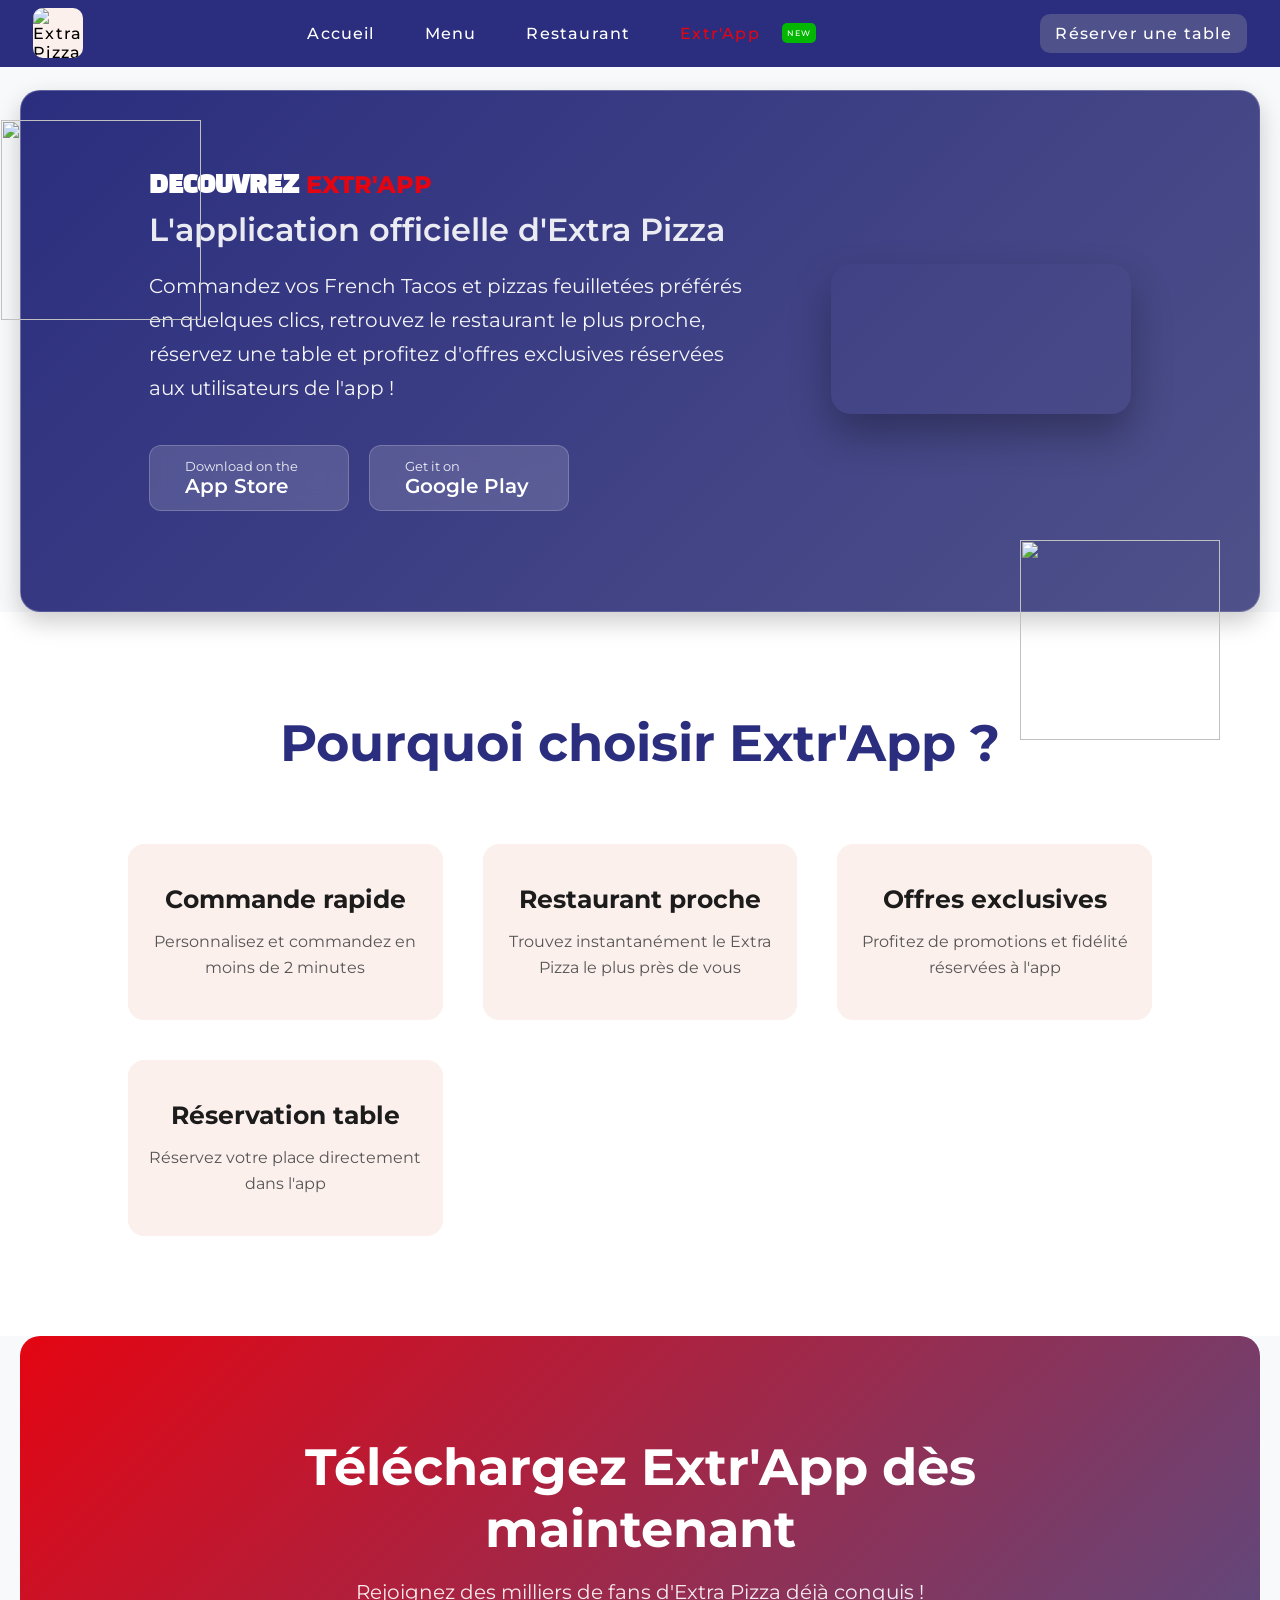
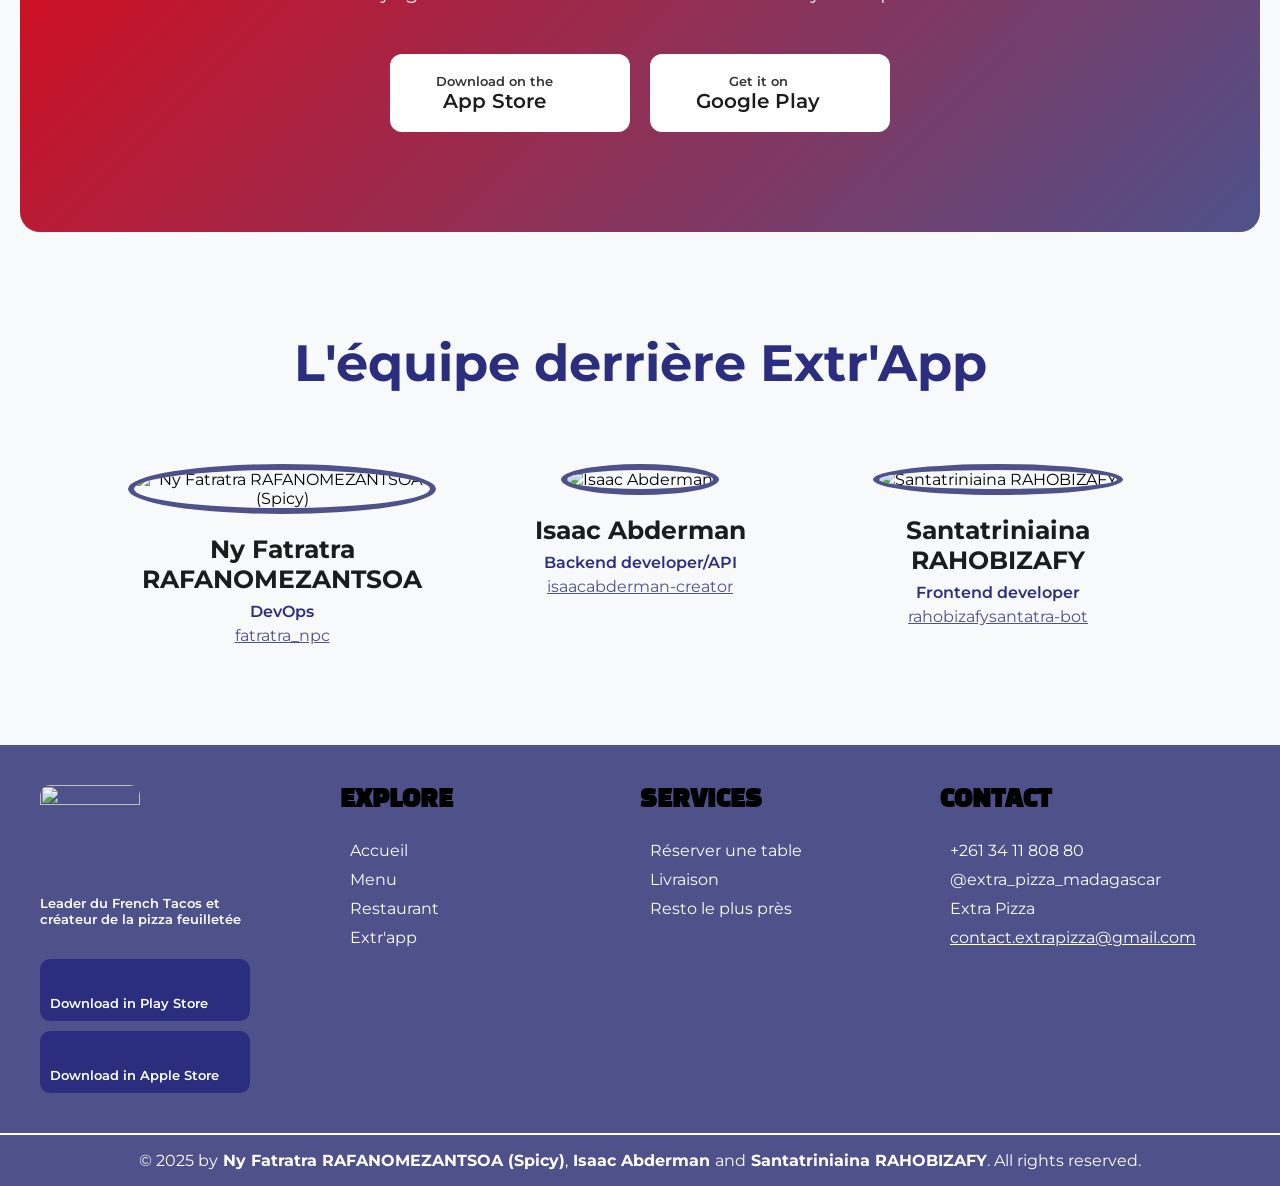
==== extrapp.html @ 0b1b2f3f "refresh github link" ====
<!DOCTYPE html>
<html lang="en">

<head>
    <meta charset="UTF-8" />
    <meta name="viewport" content="width=device-width, initial-scale=1.0" />
    <link rel="preconnect" href="https://fonts.googleapis.com" />
    <link rel="preconnect" href="https://fonts.gstatic.com" crossorigin />
    <link
        href="https://fonts.googleapis.com/css2?family=Barlow+Condensed:ital,wght@0,100;0,200;0,300;0,400;0,500;0,600;0,700;0,800;0,900;1,100;1,200;1,300;1,400;1,500;1,600;1,700;1,800;1,900&family=Black+Han+Sans&family=Courgette&family=Kaushan+Script&family=Montserrat:ital,wght@0,100..900;1,100..900&family=Pacifico&family=Poppins:ital,wght@0,100;0,200;0,300;0,400;0,500;0,600;0,700;0,800;0,900;1,100;1,200;1,300;1,400;1,500;1,600;1,700;1,800;1,900&family=Roboto:ital,wght@0,100..900;1,100..900&family=Yellowtail&display=swap"
        rel="stylesheet" />
    <link rel="stylesheet" href="https://cdnjs.cloudflare.com/ajax/libs/font-awesome/7.0.1/css/all.min.css"
        integrity="sha512-2SwdPD6INVrV/lHTZbO2nodKhrnDdJK9/kg2XD1r9uGqPo1cUbujc+IYdlYdEErWNu69gVcYgdxlmVmzTWnetw=="
        crossorigin="anonymous" referrerpolicy="no-referrer" />
    <title>Extr'App-L'Application officielle de EXTRA PIZZA</title>
    <link rel="shortcut icon" href="images/extrapp_logo.png" type="image/x-icon" />
    <link rel="stylesheet" href="extrapp.css" />
    <link rel="stylesheet" href="https://cdnjs.cloudflare.com/ajax/libs/font-awesome/7.0.1/css/all.min.css"
        integrity="sha512-2SwdPD6INVrV/lHTZbO2nodKhrnDdJK9/kg2XD1r9uGqPo1cUbujc+IYdlYdEErWNu69gVcYgdxlmVmzTWnetw=="
        crossorigin="anonymous" referrerpolicy="no-referrer" />
</head>

<body>
    <header>
        <img src="images/extrapizza_icon.webp" alt="Extra Pizza" width="50" height="50" />
        <ul>
            <li>
                <a href="index.html"> Accueil </a>
            </li>
            <li>
                <a href="menu.html">Menu</a>
            </li>
            <li>
                <a href="restaurant.html"> Restaurant </a>
            </li>
            <li class="new_feat">
                <a href="extrapp.html" class="active"> Extr'App </a><span class="new">NEW</span>
            </li>
        </ul>
        <section class="cta_reservation_section">
            <i class="fa-solid fa-utensils"></i><a href="reservation.html" class="cta_reservation"> Réserver une table
            </a>
        </section>
    </header>


    <main class="extrapp-main">
        <!-- Section Introduction -->
        <section class="intro-section">
            <div class="intro-content">
                <h1>DECOUVREZ <span>EXTR'APP</span></h1>
                <p class="subtitle">L'application officielle d'Extra Pizza</p>
                <p class="description">
                    Commandez vos French Tacos et pizzas feuilletées préférés en quelques clics,
                    retrouvez le restaurant le plus proche, réservez une table et profitez d'offres exclusives réservées
                    aux utilisateurs de l'app !
                </p>
                <div class="download-buttons intro-buttons">
                    <a href="#" class="download-btn apple">
                        <i class="fa-brands fa-apple"></i>
                        <div>
                            <span>Download on the</span>
                            <strong>App Store</strong>
                        </div>
                    </a>
                    <a href="#" class="download-btn google">
                        <i class="fa-brands fa-google-play"></i>
                        <div>
                            <span>Get it on</span>
                            <strong>Google Play</strong>
                        </div>
                    </a>
                </div>
            </div>
            <div class="intro-image">
                <video src="images/extrapp_video.mp4" autoplay muted loop></video>
                <!-- Tu peux remplacer par un vrai mockup d'app -->
            </div>
        </section>

        <!-- Section Fonctionnalités -->
        <section class="features-section">
            <h2>Pourquoi choisir Extr'App ?</h2>
            <div class="features-grid">
                <div class="feature-card">
                    <i class="fa-solid fa-bolt"></i>
                    <h3>Commande rapide</h3>
                    <p>Personnalisez et commandez en moins de 2 minutes</p>
                </div>
                <div class="feature-card">
                    <i class="fa-solid fa-map-location-dot"></i>
                    <h3>Restaurant proche</h3>
                    <p>Trouvez instantanément le Extra Pizza le plus près de vous</p>
                </div>
                <div class="feature-card">
                    <i class="fa-solid fa-percent"></i>
                    <h3>Offres exclusives</h3>
                    <p>Profitez de promotions et fidélité réservées à l'app</p>
                </div>
                <div class="feature-card">
                    <i class="fa-solid fa-calendar-check"></i>
                    <h3>Réservation table</h3>
                    <p>Réservez votre place directement dans l'app</p>
                </div>
            </div>
        </section>

        <!-- Section CTA Téléchargement -->
        <section class="download-cta-section">
            <h2>Téléchargez Extr'App dès maintenant</h2>
            <p>Rejoignez des milliers de fans d'Extra Pizza déjà conquis !</p>
            <div class="download-buttons large">
                <a href="#" class="download-btn apple large">
                    <i class="fa-brands fa-apple"></i>
                    <div>
                        <span>Download on the</span>
                        <strong>App Store</strong>
                    </div>
                </a>
                <a href="#" class="download-btn google large">
                    <i class="fa-brands fa-google-play"></i>
                    <div>
                        <span>Get it on</span>
                        <strong>Google Play</strong>
                    </div>
                </a>
            </div>
        </section>

        <!-- Section Équipe de développement -->
        <section class="team-section">
            <h2>L'équipe derrière Extr'App</h2>
            <div class="team-grid">
                <div class="team-member">
                    <div class="floating_heart_div">
                        <img src="images/red_heart.png" class="floating_heart heart1">
                        <img src="images/blue_heart.png" class="floating_heart heart2">
                    </div>
                    <img src="images/fatratra.png" alt="Ny Fatratra RAFANOMEZANTSOA (Spicy)" />
                    <h3>Ny Fatratra RAFANOMEZANTSOA</h3>
                    <p class="role">DevOps</p>
                    <p class="github_link"><i class="fa-brands fa-github"></i><a href="https://github.com/fatratra-png">
                            fatratra_npc</a></p>

                </div>
                <div class="team-member">
                    <img src="images/isaac.png" alt="Isaac Abderman" />
                    <h3>Isaac Abderman</h3>

                    <p class="role">Backend developer/API</p>
                    <p class="github_link"><i class="fa-brands fa-github"></i><a
                            href="https://github.com/isaacabderman-creator"> isaacabderman-creator</a></p>

                    </p>
                </div>
                <div class="team-member">
                    <img src="images/santatra.png" alt="Santatriniaina RAHOBIZAFY" />
                    <h3>Santatriniaina RAHOBIZAFY</h3>

                    <p class="role">Frontend developer</p>
                    <p class="github_link"><i class="fa-brands fa-github"></i><a
                            href="https://github.com/rahobizafysantatra-bot"> rahobizafysantatra-bot</a></p>

                    </p>

                </div>
            </div>
        </section>
    </main>


    <footer>
        <div>
            <img src="images/extrapizza_icon.webp" alt="">
            <p>Leader du French Tacos et <br>
                créateur de la pizza feuilletée</p>
            <div class="download_cta">
                <a href="" class="side"><i class="fa-brands fa-google-play"></i>
                    <p>Download in Play Store</p>
                </a>
                <a href="" class="side"><i class="fa-brands fa-apple"></i>
                    <p>Download in Apple Store</p>
                </a>
            </div>
        </div>
        <div class="column">
            <h2>
                EXPLORE
            </h2>
            <ul>
                <li><a href="index.html">Accueil</a></li>
                <li><a href="menu.html">Menu</a></li>
                <li><a href="restaurant.html">Restaurant</a></li>
                <li><a href="#">Extr'app</a></li>
            </ul>
        </div>
        <div class="column">
            <h2>
                SERVICES
            </h2>
            <ul>
                <li><a href="reservation.html">Réserver une table</a></li>
                <li><a href="menu.html">Livraison</a></li>
                <li><a href="restaurant.html">Resto le plus près</a></li>
            </ul>
        </div>
        <div class="column">
            <h2>
                CONTACT
            </h2>
            <ul>
                <li><i class="fa-solid fa-phone"></i> +261 34 11 808 80</li>
                <li><i class="fa-brands fa-instagram"></i> @extra_pizza_madagascar</li>
                <li><i class="fa-brands fa-facebook-f"></i> Extra Pizza</li>
                <li><i class="fa-solid fa-envelope"></i><a href="" class="mail"> contact.extrapizza@gmail.com</a></li>
            </ul>
        </div>
    </footer>
    <hr>
    <div class="copyright">
        &copy; 2025 by <span>Ny Fatratra RAFANOMEZANTSOA (Spicy) </span>, <span>Isaac Abderman </span> <span
            id="no">and</span> <span>
            Santatriniaina RAHOBIZAFY</span>. All rights reserved.
    </div>
---- extrapp.css ----
* {
  padding: 0;
  margin: 0;
  box-sizing: border-box;
  font-family: "Montserrat", sans-serif;
}
html {
  font-family: sans-serif;
}
html {
  scroll-behavior: smooth;
}
:root {
  /* --- MAIN COLORS --- */
  --dark-blue: #2b2e7e;
  --light-blue: #4f518a;
  --x-beige: #fcf0ec;
  --red: #e40512;
  --x-black: #1c1c1c;

  /* --- FONT SIZES --- */

  /* below the base */
  --font-size-2b: 0.625rem;
  --font-size-1b: 0.8125rem;

  /* the base */
  --font-size: 1rem;

  /* above the base */
  --font-size-1: 1.25rem;
  --font-size-2: 1.5625rem;
  --font-size-3: 2rem;
  --font-size-4: 2.5rem;
  --font-size-5: 3.1875rem;
  --font-size-6: 4rem;
  --font-size-7: 5rem;

  /* --- LINE HEIGHTS --- */

  /* below the base */
  --line-height-2b: 2;
  --line-height-1b: 1.5385;

  /* the base */
  --line-height: 1.5;

  /* above the base */
  --line-height-1: 1.4;
  --line-height-2: 1.28;
  --line-height-3: 1.25;
  --line-height-4: 1.2;
  --line-height-5: 1.1765;
  --line-height-6: 1.125;

  /* --- LETTER SPACING --- */

  /* below the base */
  --letter-space-2b: 0.074em;
  --letter-space-1b: 0.05em;

  /* the base */
  --letter-space: 0.035em;

  /* above the base */
  --letter-space-1: 0.022em;
  --letter-space-2: 0.0116em;
  --letter-space-3: 0.0025em;
  --letter-space-4: -0.004em;
  --letter-space-5: -0.0096em;
  --letter-space-6: -0.0137em;
}
header img {
  background-color: var(--x-beige);
  border-radius: 10px;
  margin-left: var(--font-size-2);
  aspect-ratio: 1/1;
}
header {
  display: flex;
  flex-direction: row;
  justify-content: space-between;
  align-items: center;
  background-color: var(--dark-blue);
  padding: 0.52rem;
  font-family: "Montserrat", sans-serif;
  font-size: var(--font-size);
  font-weight: 500;
  letter-spacing: var(--letter-space-2b);
  position: fixed;
  z-index: 1;
  width: 100vw;
}
header ul {
  display: flex;
  flex-direction: row;
  align-items: center;
  gap: 50px;
  height: 100%;
}
header ul li {
  list-style: none;
  height: 100%;
  text-align: center;
}
header a {
  color: #fff;
  text-decoration: none;
  height: 100%;
  transition: transform 0.15s ease;
}
header ul li a:hover {
  transform: scale(1.03) !important;
  font-weight: 700;
  color: #e40510b3;
}
.active {
  color: var(--red);
}
.cta_reservation_section {
  position: relative;
  background-color: var(--light-blue);
  color: #ffffff;
  padding: 10px 15px;
  border-radius: 10px;
  transition: all ease 0.2s;
  margin-right: var(--font-size-2);
}
.cta_reservation_section:hover {
  background-color: #5053ac;
}
.new_feat {
  display: flex;
  flex-direction: row;
  justify-content: center;
  align-items: center;
  gap: 2ch;
}
.new {
  background-color: rgb(2, 182, 2);
  color: #fff;
  padding: 5px;
  border-radius: 5px;
  font-size: 8px;
  cursor: pointer;
}

/* ---------CSS DU BODY----------- */

footer {
  width: 100%;
  height: auto;
  background-color: var(--light-blue);
  display: grid;
  grid-template-columns: 1fr 1fr 1fr 1fr;
  padding: 40px;
}
footer div img {
  width: 100px;
  aspect-ratio: 1/1;
  border-radius: 10px;
}
footer h2 {
  font-family: "Black Han Sans";
}
footer div p {
  margin-top: var(--font-size-2b);
  font-family: "Montserrat", sans-serif;
  font-size: var(--font-size-1b);
  font-weight: 600;
  color: white;
}
.download_cta {
  display: flex;
  flex-direction: column;
  gap: var(--font-size-2b);
  margin-top: var(--font-size-3);
}
.download_cta a {
  font-weight: bold;
  text-decoration: none;
  background-color: var(--dark-blue);
  padding: 10px;
  color: #fff;
  font-size: var(--font-size-1b);
  box-sizing: border-box;
  display: block;
  text-wrap: wrap;
  width: 70%;
  border-radius: 10px;
  font-family: "Montserrat", sans-serif;
}
.download_cta a i {
  margin-right: var(--font-size-2b);
}
.column {
  font-family: "Black Han Sans", sans-serif;
  font-size: var(--font-size);
}
.column ul {
  display: flex;
  flex-direction: column;
  gap: 0;
  padding-left: 10px;
  margin-top: var(--font-size);
}
.column ul li {
  list-style: none;
  font-family: "Montserrat", sans-serif;
  color: #fff;
  margin-top: var(--font-size-2b);
}
.column a {
  text-decoration: none;
  color: white;
}
hr {
  width: 50%;
  border: 1px solid #fff;
  margin-inline: auto;
}
.copyright {
  display: flex;
  justify-content: center;
  background-color: var(--light-blue);
  padding: 10px 30px;
  font-family: "Montserrat", sans-serif;
  font-size: var(--font-size);
  color: white;
  padding-block: 1rem;
}
.copyright span {
  font-weight: bold;
  margin-left: 5px;
}
.side {
  display: flex;
  flex-direction: row;
}
ul li .mail {
  text-decoration: underline;
}
.extrapp-main {
  padding-top: 90px; /* Pour compenser le header fixed */
  background-color: #f8f9fa;
  min-height: 100vh;
}

/* ---------------- Intro Section ---------------- */
.intro-section {
  display: flex;
  align-items: center;
  justify-content: space-between;
  padding: 80px 10% 100px;
  background: linear-gradient(
    135deg,
    var(--dark-blue) 0%,
    var(--light-blue) 100%
  );
  color: white;
  gap: 50px;
  margin-top: 0;
  z-index: 2;
  margin-inline: 20px;
  border-radius: 20px;
  backdrop-filter: blur(10px);
  border: 1px solid rgba(255, 255, 255, 0.2);
  box-shadow: 0 10px 25px rgba(0, 0, 0, 0.2);
}
.intro-content h1 {
  font-family: "Black Han Sans", sans-serif;
  font-weight: 800;
  line-height: var(--line-height-6);
  margin-bottom: 10px;
  z-index: 4;
}

.intro-content h1 span {
  color: var(--red);
}

.subtitle {
  font-size: var(--font-size-3);
  font-weight: 600;
  margin-bottom: 20px;
  opacity: 0.9;
}

.description {
  font-size: var(--font-size-1);
  line-height: 1.7;
  max-width: 600px;
  margin-bottom: 40px;
  opacity: 0.95;
}

.intro-image video {
  max-width: 700px;

  border-radius: 20px;
  box-shadow: 0 20px 40px rgba(0, 0, 0, 0.3);
}

/* Boutons téléchargement */
.download-buttons {
  display: flex;
  gap: 20px;
  flex-wrap: wrap;
}
.download-btn {
  display: flex;
  align-items: center;
  background: rgba(255, 255, 255, 0.15);
  backdrop-filter: blur(10px);
  border: 1px solid rgba(255, 255, 255, 0.2);
  border-radius: 12px;
  padding: 12px 20px;
  color: white;
  text-decoration: none;
  font-family: "Montserrat", sans-serif;
  transition: all 0.3s ease;
  min-width: 200px;
}

.download-btn:hover {
  transform: translateY(-5px);
  box-shadow: 0 10px 25px rgba(0, 0, 0, 0.2);
  background: rgba(255, 255, 255, 0.25);
}

.download-btn i {
  font-size: 2.5rem;
  margin-right: 15px;
}

.download-btn div span {
  display: block;
  font-size: var(--font-size-1b);
  opacity: 0.9;
}

.download-btn div strong {
  font-size: var(--font-size-1);
  font-weight: 600;
}

/* ---------------- Features Section ---------------- */
.features-section {
  padding: 100px 10%;
  text-align: center;
  background-color: white;
}

.features-section h2 {
  font-family: "Montserrat", sans-serif;
  font-size: var(--font-size-5);
  color: var(--dark-blue);
  margin-bottom: 70px;
  font-weight: 700;
}

.features-grid {
  display: grid;
  grid-template-columns: repeat(auto-fit, minmax(250px, 1fr));
  gap: 40px;
}

.feature-card {
  padding: 40px 20px;
  border-radius: 16px;
  background: var(--x-beige);
  transition: transform 0.3s ease;
}

.feature-card:hover {
  transform: translateY(-10px);
}

.feature-card i {
  font-size: 3rem;
  color: var(--red);
  margin-bottom: 20px;
}

.feature-card h3 {
  font-family: "Montserrat", sans-serif;
  font-size: var(--font-size-2);
  color: var(--x-black);
  margin-bottom: 15px;
}

.feature-card p {
  color: #555;
  line-height: 1.6;
}

/* ---------------- CTA Download Section ---------------- */
.download-cta-section {
  padding: 100px 10%;
  text-align: center;
  background: linear-gradient(135deg, var(--red) 0%, var(--light-blue) 100%);
  color: white;
  display: flex;
  flex-direction: column;
  align-items: center;
  margin-inline: 20px;
  border-radius: 20px;
}

.download-cta-section h2 {
  font-size: var(--font-size-5);
  margin-bottom: 20px;
  font-weight: 700;
}

.download-cta-section p {
  font-size: var(--font-size-1);
  margin-bottom: 50px;
  opacity: 0.9;
}

.download-btn.large {
  min-width: 240px;
  padding: 18px 30px;
  background: white;
  color: var(--x-black);
  font-weight: 600;
}

.download-btn.large i {
  color: var(--x-black);
}

.download-btn.large:hover {
  background: #f0f0f0;
}

/* ---------------- Team Section ---------------- */
.team-section {
  padding: 100px 10%;
  background-color: #f8f9fa;
  text-align: center;
}

.team-section h2 {
  font-family: "Montserrat", sans-serif;
  font-size: var(--font-size-5);
  color: var(--dark-blue);
  margin-bottom: 70px;
  font-weight: 700;
}

.team-grid {
  display: grid;
  grid-template-columns: repeat(auto-fit, minmax(280px, 1fr));
  gap: 50px;
}

.team-member img {
  width: 200px;
  height: 200px;
  object-fit: cover;
  border-radius: 50%;
  border: 6px solid var(--light-blue);
  margin-bottom: 20px;
}

.team-member h3 {
  font-family: "Montserrat", sans-serif;
  font-size: var(--font-size-2);
  color: var(--x-black);
  margin-bottom: 8px;
}

.role {
  font-size: var(--font-size);
  color: var(--dark-blue);
  font-weight: 600;
  margin-bottom: 5px;
}

.nickname {
  font-family: "Kaushan Script";
  font-size: var(--font-size-1);
  color: var(--red);
}
.github_link a {
  color: #4f518a;
}
/** Floating hearts **/
.floating_heart {
  position: absolute;
  width: 120px;
  opacity: 0.8;
  animation: float 12s ease-in-out infinite alternate;
}

.heart1 {
  top: 120px;
  left: 1px;
}

.heart2 {
  bottom: 140px;
  right: 60px;
}

@keyframes float {
  0% {
    transform: translateY(0px) translateX(0px) rotate(0deg);
  }
  25% {
    transform: translateY(-40px) translateX(15px) rotate(4deg);
  }
  50% {
    transform: translateY(-55px) translateX(0px) rotate(0deg);
  }
  75% {
    transform: translateY(-35px) translateX(-15px) rotate(-4deg);
  }
  100% {
    transform: translateY(0px) translateX(0px) rotate(0deg);
  }
}
.floating_heart_div img {
  border: none;
  border-radius: 0;
  opacity: 1;
}
main,
footer {
  animation: fade 0.7s ease-out;
}
@keyframes fade {
  0% {
    opacity: 0;
    transform: scale(0.98);
  }
  60% {
    opacity: 0.4;
  }
  100% {
    opacity: 1;
    transform: scale(1);
  }
}
#no {
  font-weight: 400;
}
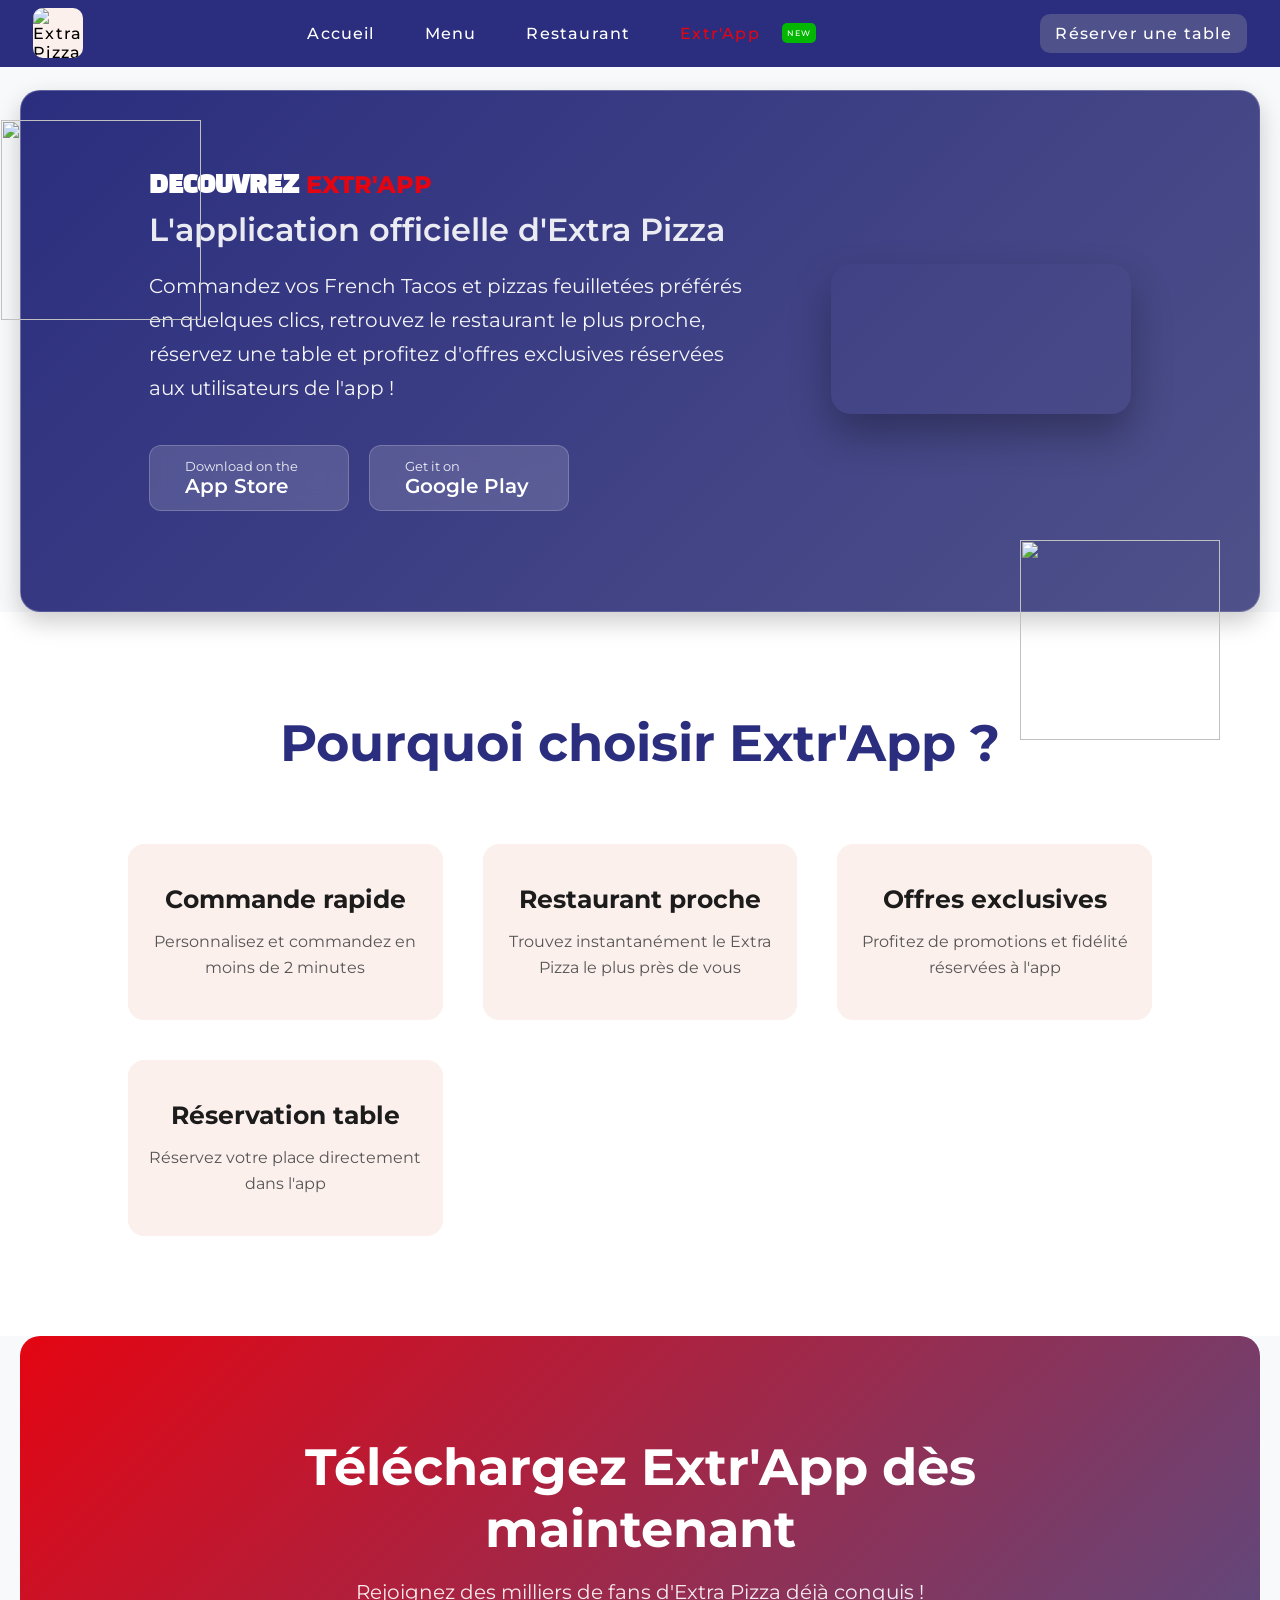
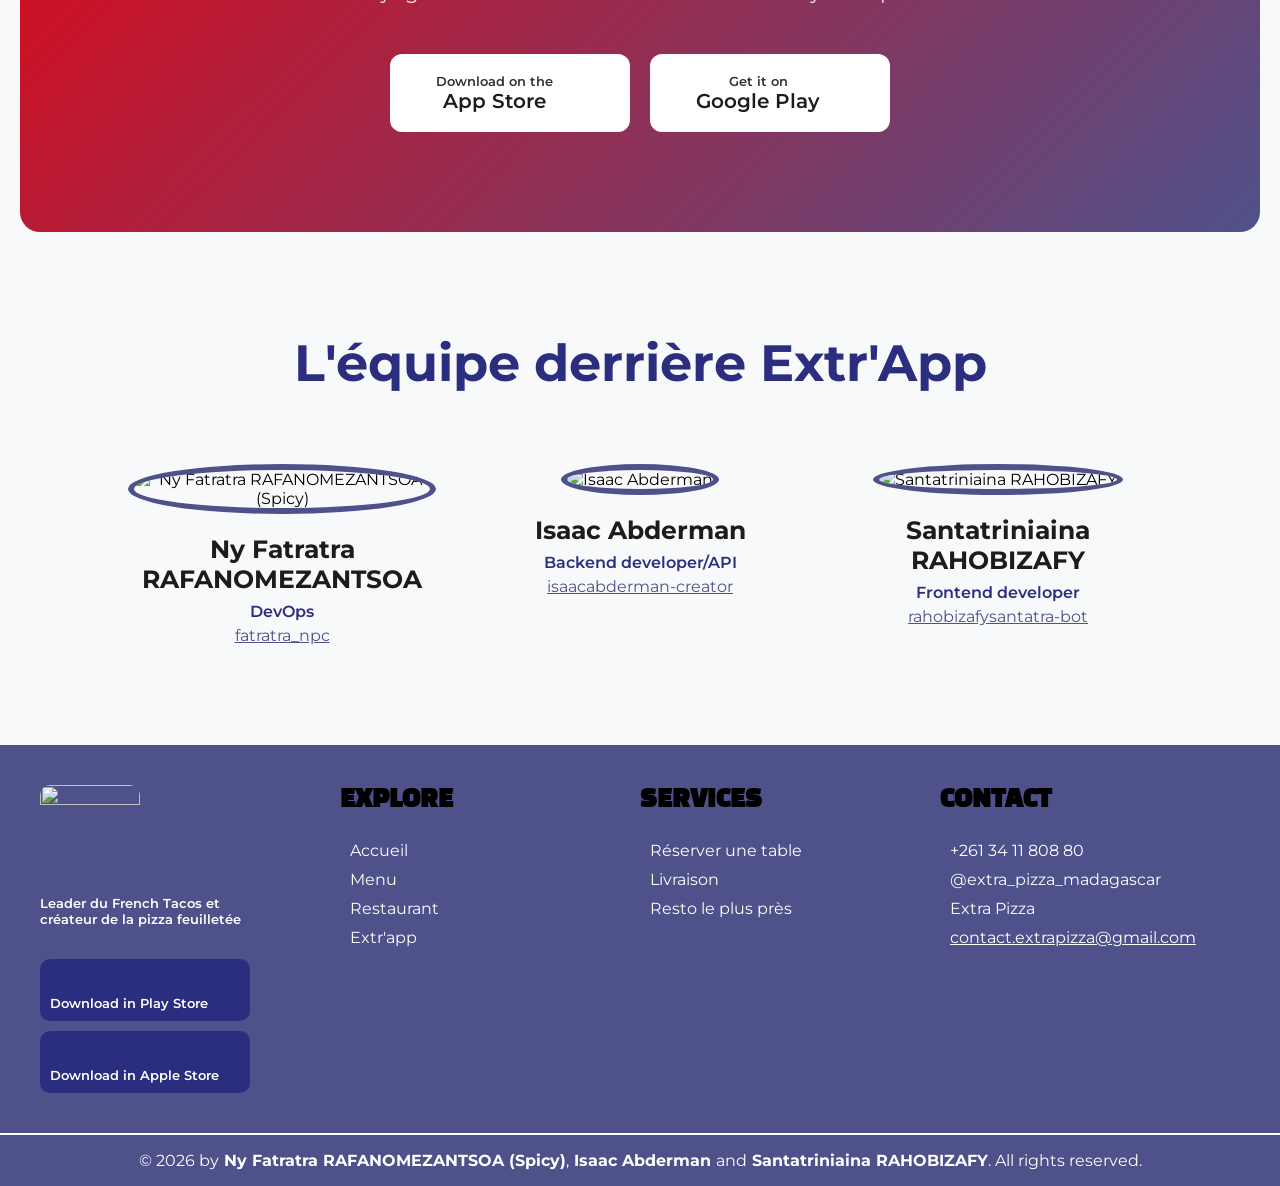
==== commit 79bed412: "2026" ====
--- a/extrapp.html
+++ b/extrapp.html
@@ -218,7 +218,7 @@
     </footer>
     <hr>
     <div class="copyright">
-        &copy; 2025 by <span>Ny Fatratra RAFANOMEZANTSOA (Spicy) </span>, <span>Isaac Abderman </span> <span
+        &copy; 2026 by <span>Ny Fatratra RAFANOMEZANTSOA (Spicy) </span>, <span>Isaac Abderman </span> <span
             id="no">and</span> <span>
             Santatriniaina RAHOBIZAFY</span>. All rights reserved.
     </div>
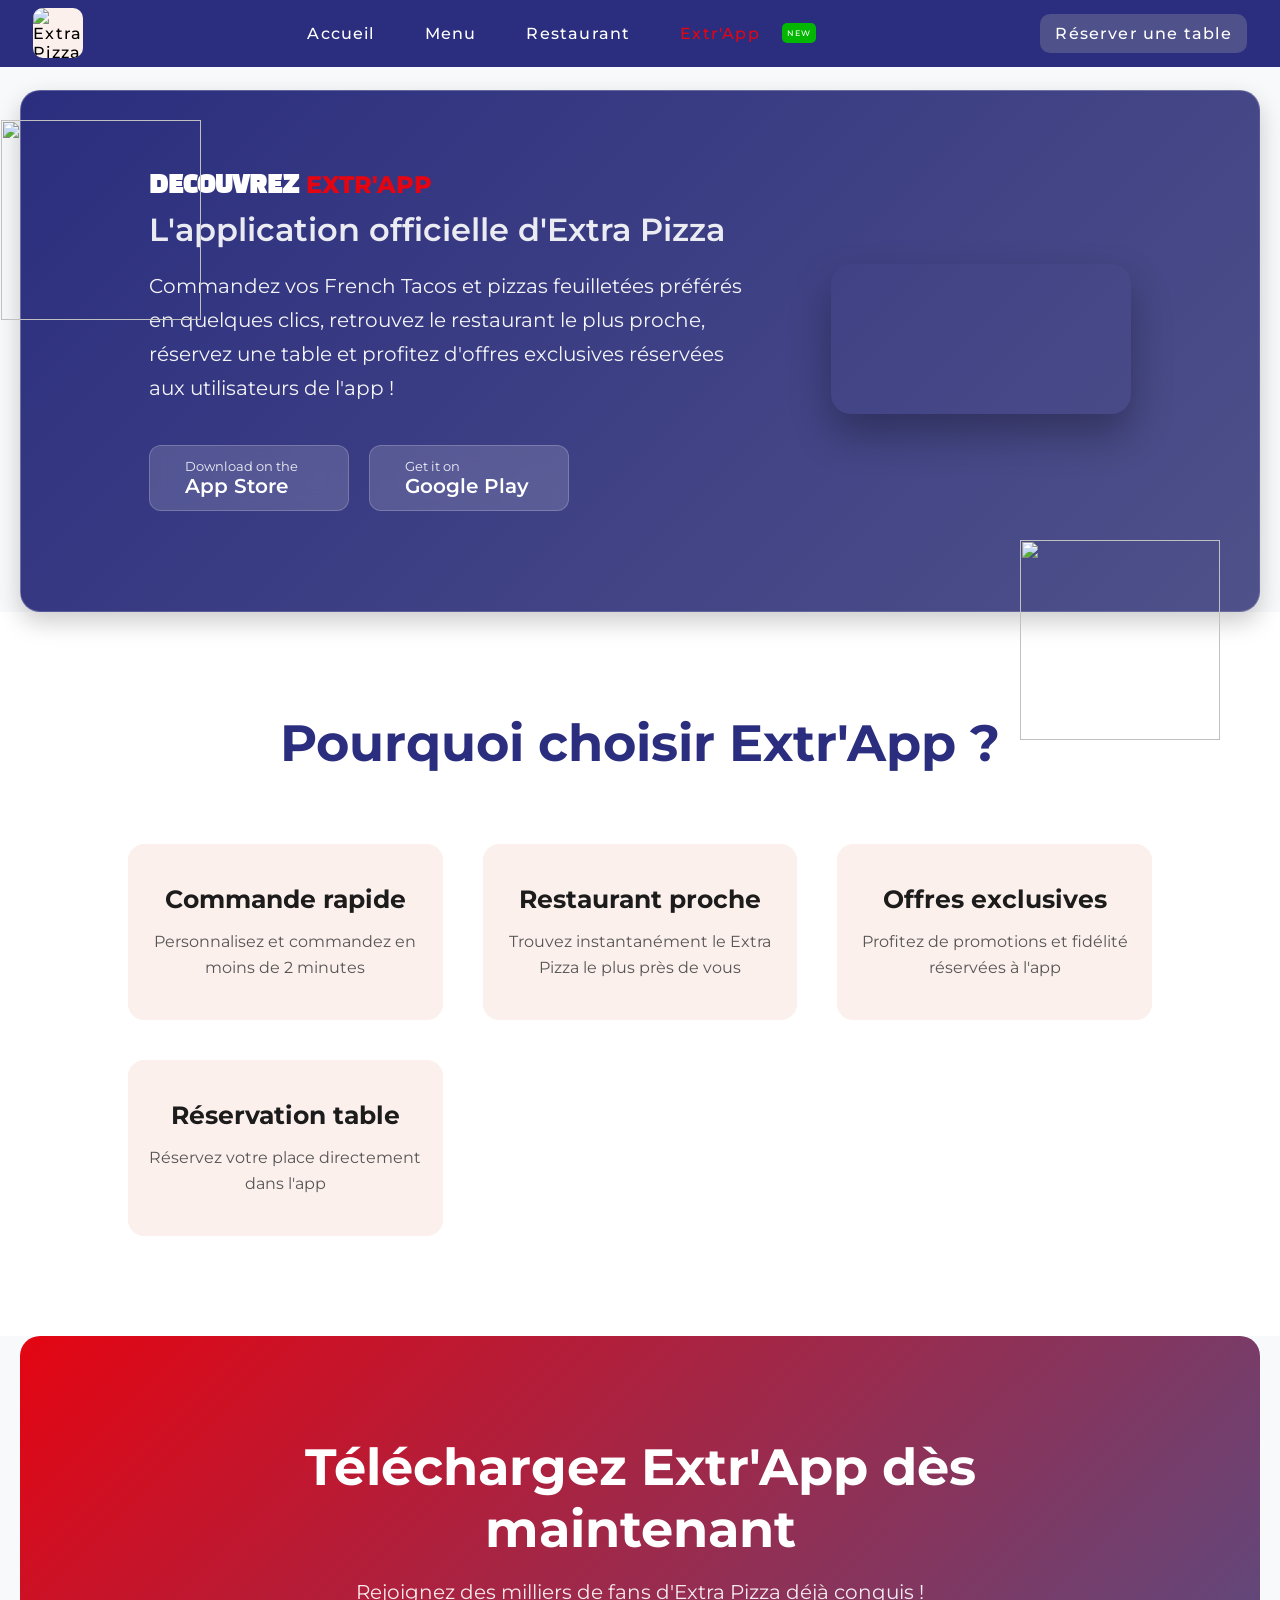
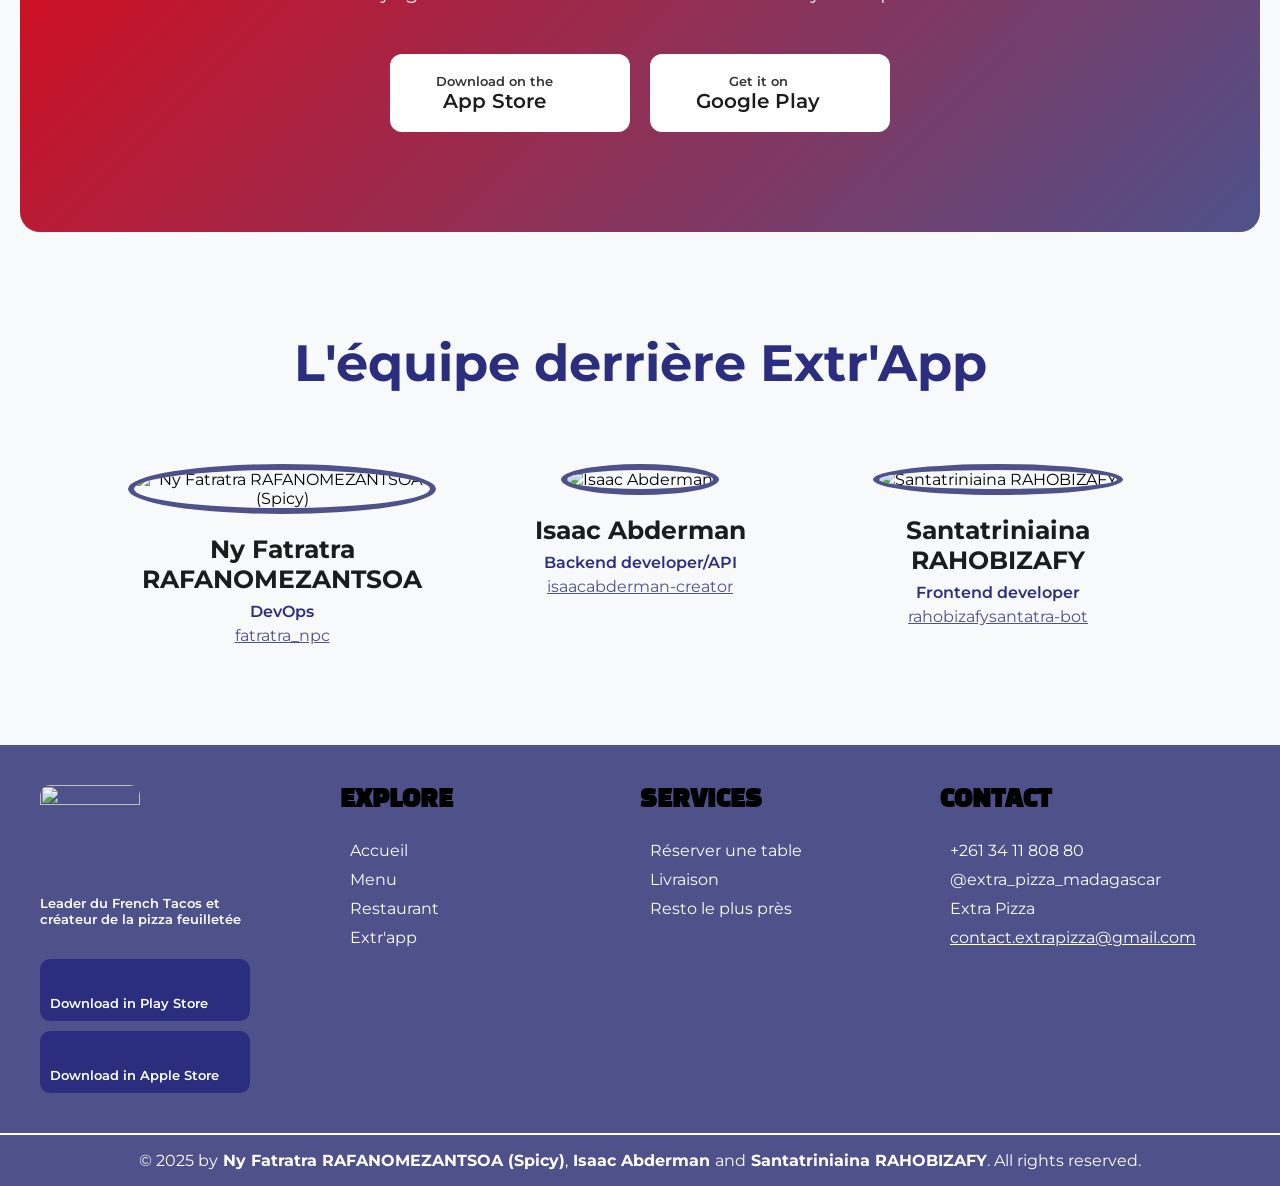
==== commit d684ed87: "2025 copyright" ====
--- a/extrapp.html
+++ b/extrapp.html
@@ -218,7 +218,7 @@
     </footer>
     <hr>
     <div class="copyright">
-        &copy; 2026 by <span>Ny Fatratra RAFANOMEZANTSOA (Spicy) </span>, <span>Isaac Abderman </span> <span
+        &copy; 2025 by <span>Ny Fatratra RAFANOMEZANTSOA (Spicy) </span>, <span>Isaac Abderman </span> <span
             id="no">and</span> <span>
             Santatriniaina RAHOBIZAFY</span>. All rights reserved.
     </div>
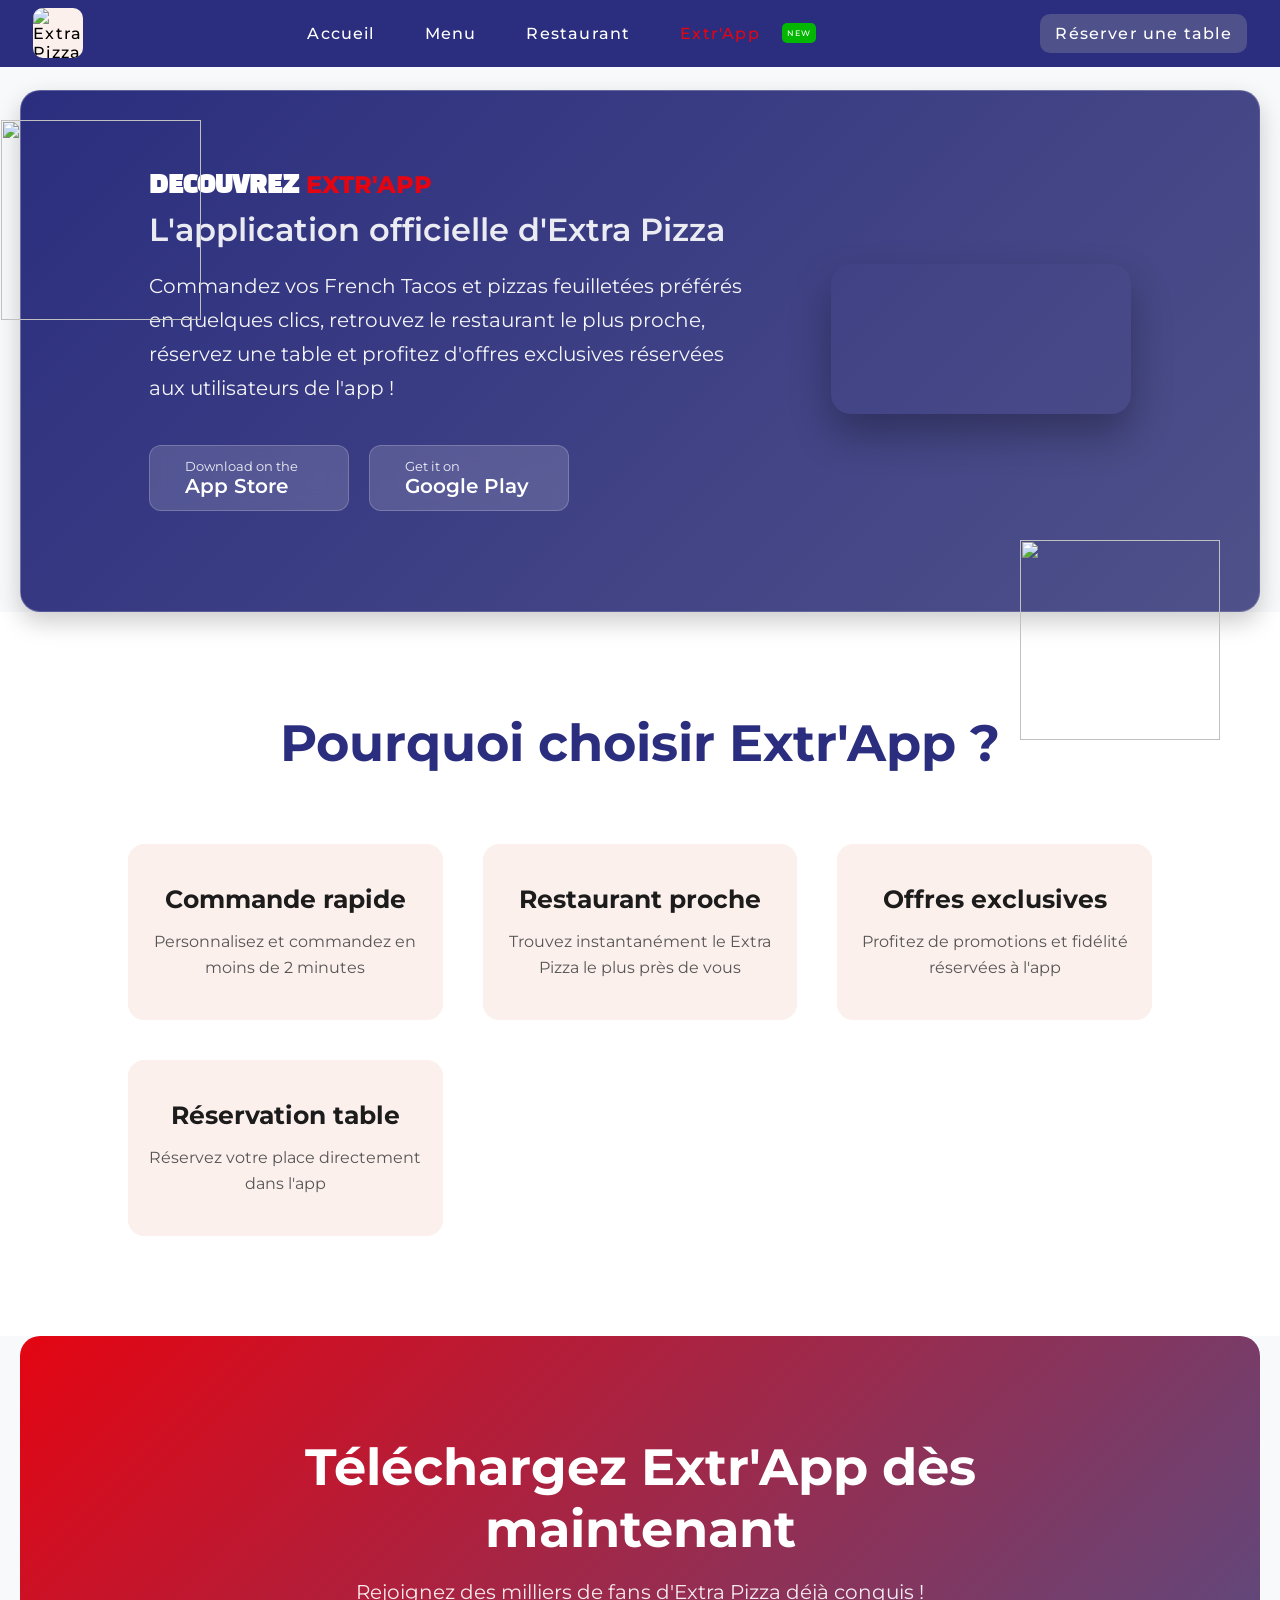
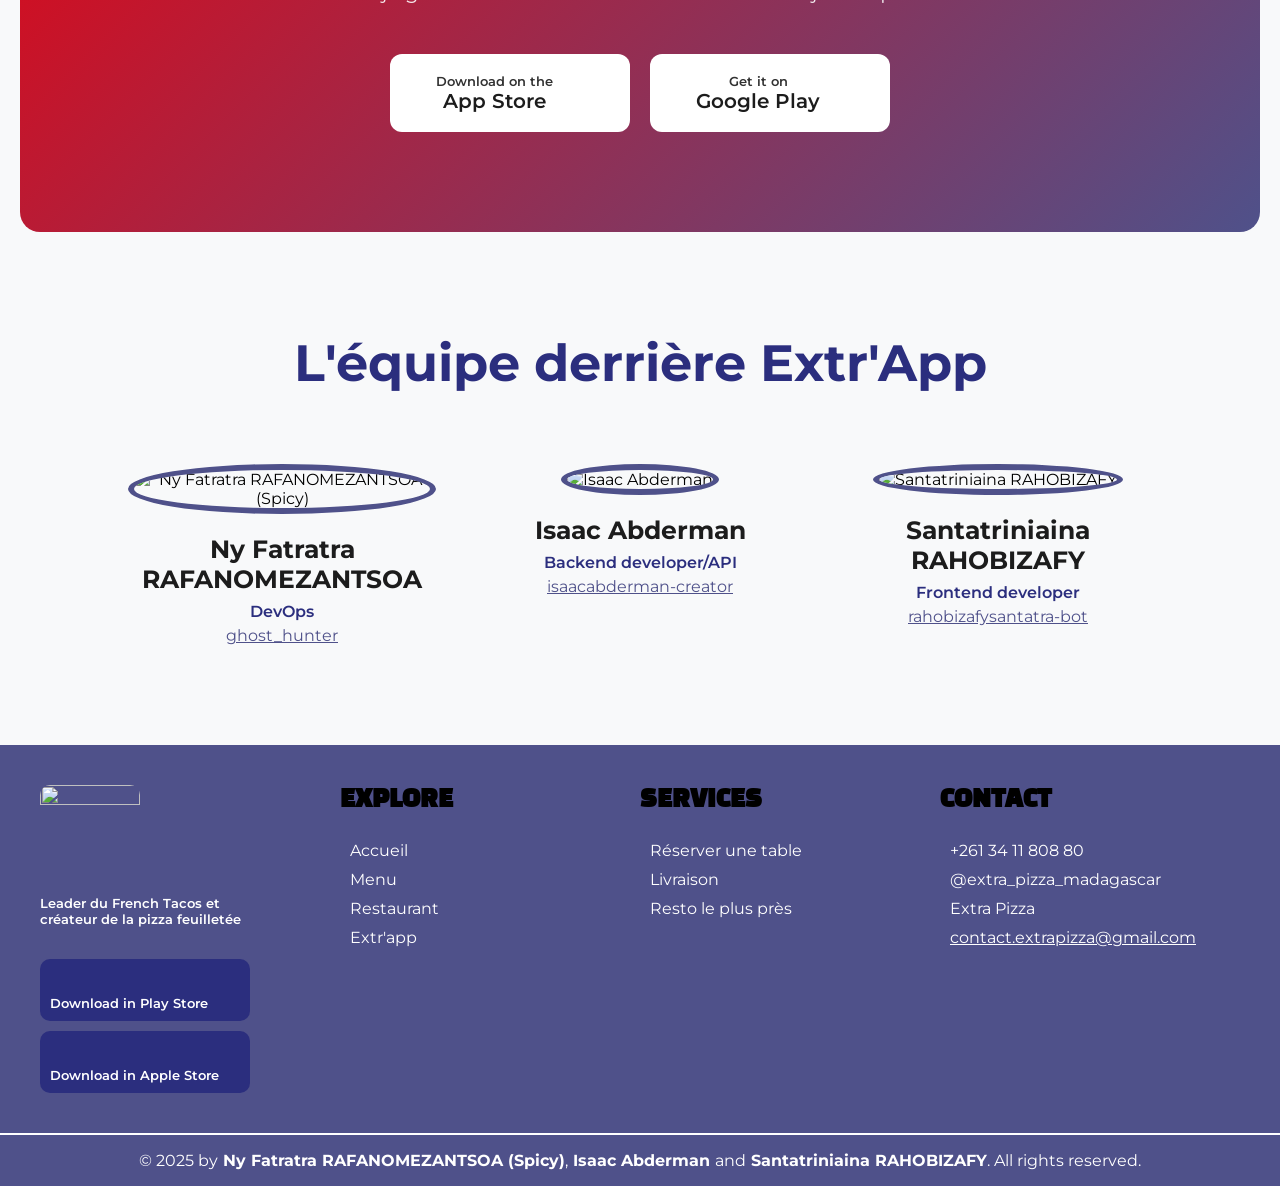
==== commit 6c32eb47: "je corrige apres" ====
--- a/extrapp.html
+++ b/extrapp.html
@@ -140,7 +140,7 @@
                     <h3>Ny Fatratra RAFANOMEZANTSOA</h3>
                     <p class="role">DevOps</p>
                     <p class="github_link"><i class="fa-brands fa-github"></i><a href="https://github.com/fatratra-png">
-                            fatratra_npc</a></p>
+                            ghost_hunter</a></p>
 
                 </div>
                 <div class="team-member">
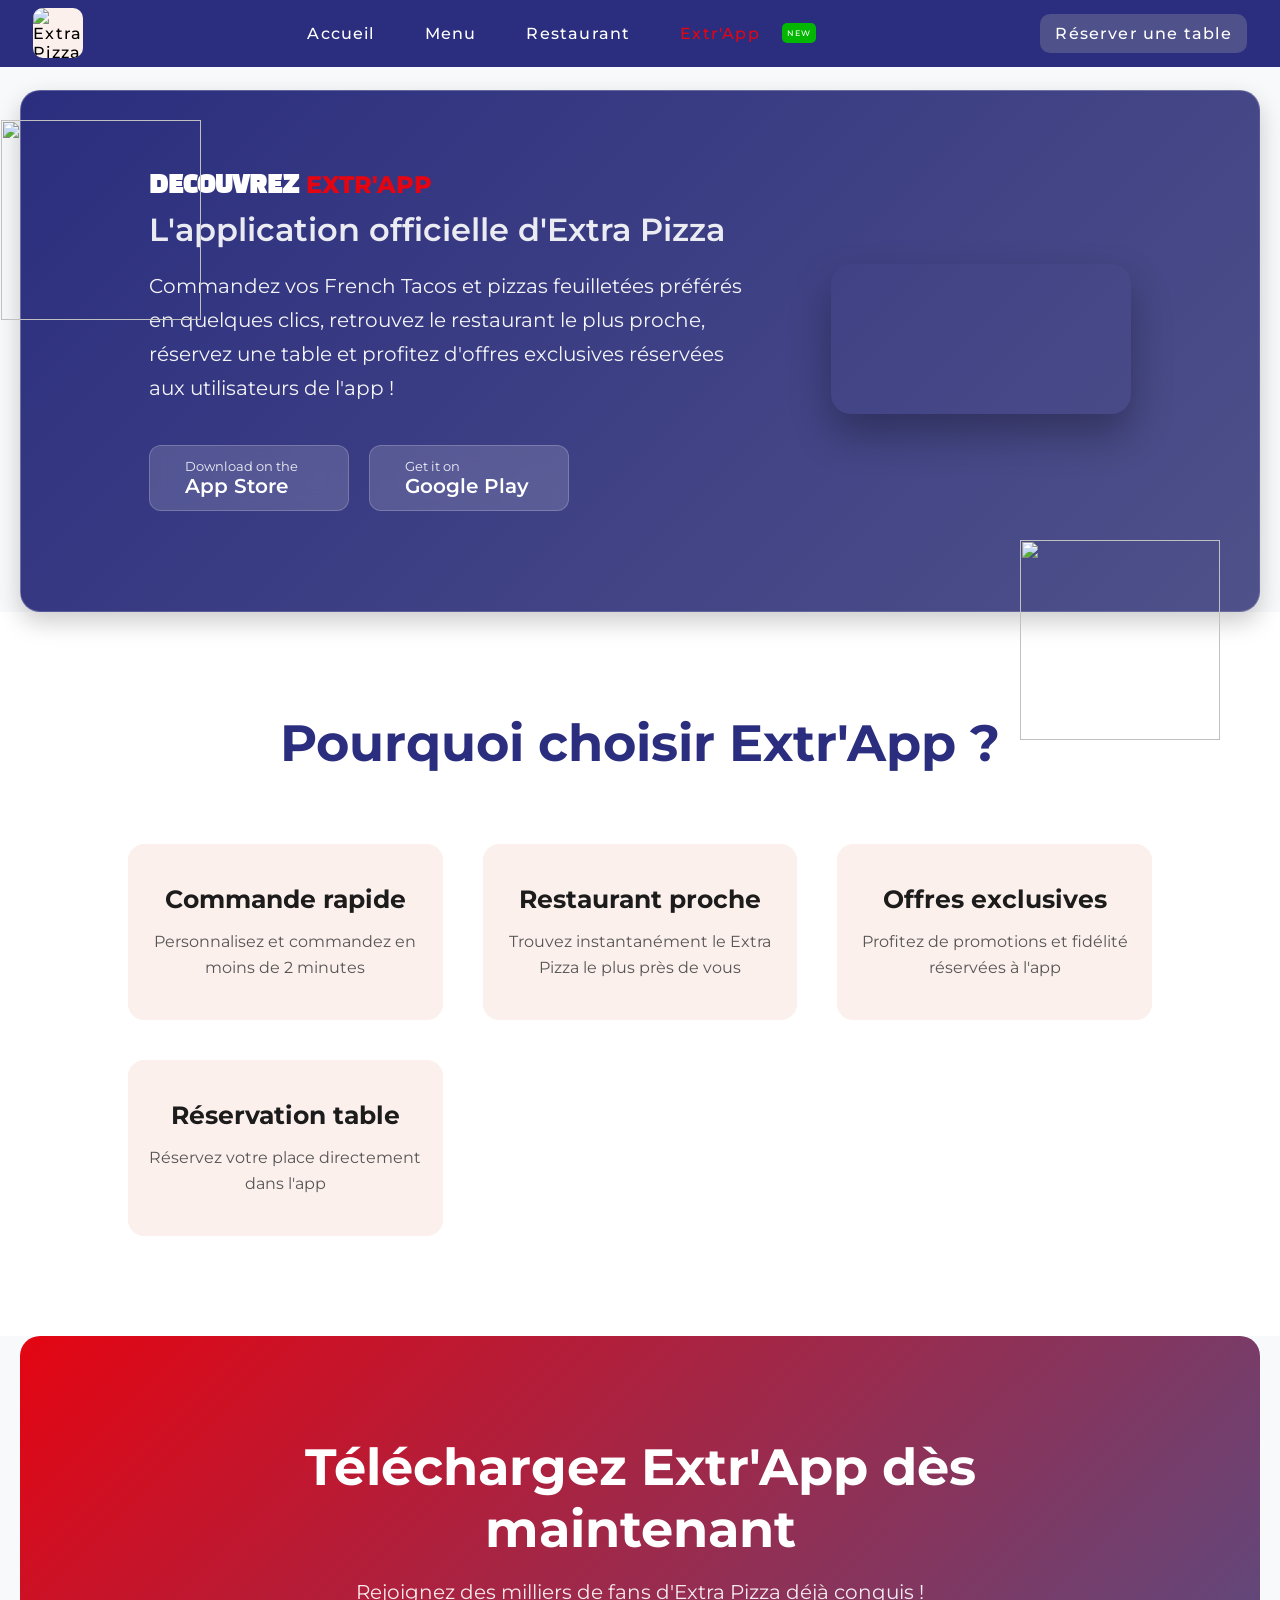
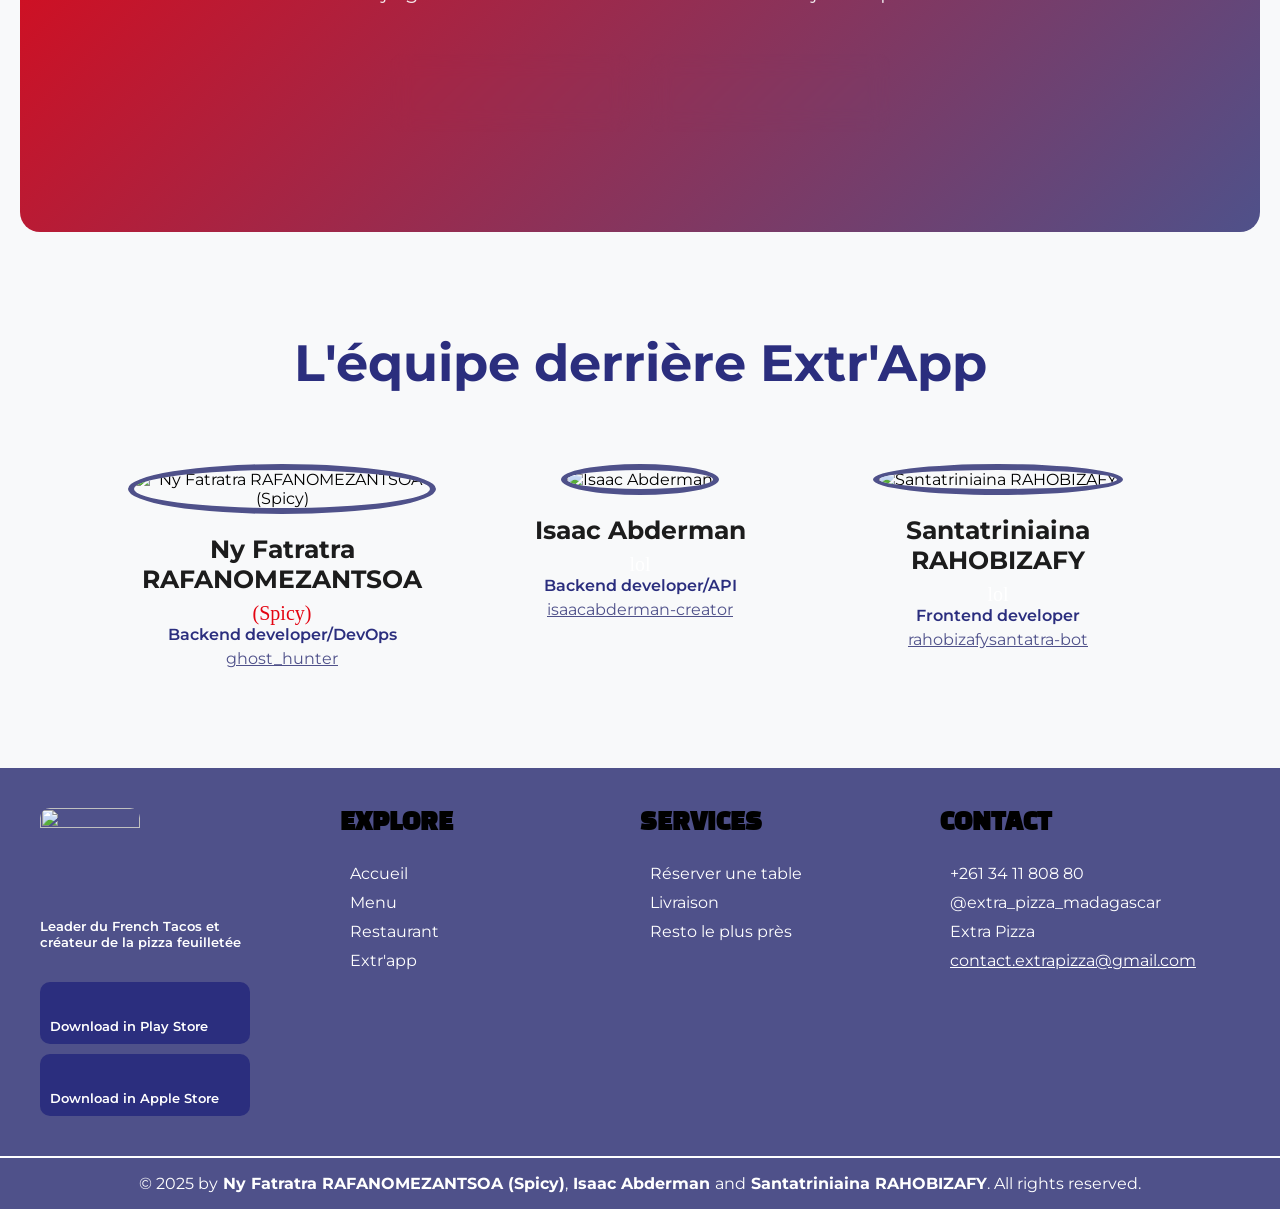
==== commit 75d87b81: "je corrige plus tard mais laissez juste" ====
--- a/extrapp.html
+++ b/extrapp.html
@@ -138,7 +138,8 @@
                     </div>
                     <img src="images/fatratra.png" alt="Ny Fatratra RAFANOMEZANTSOA (Spicy)" />
                     <h3>Ny Fatratra RAFANOMEZANTSOA</h3>
-                    <p class="role">DevOps</p>
+                    <p class="nickname">(Spicy)</p>
+                    <p class="role">Backend developer/DevOps</p>
                     <p class="github_link"><i class="fa-brands fa-github"></i><a href="https://github.com/fatratra-png">
                             ghost_hunter</a></p>
 
@@ -146,7 +147,7 @@
                 <div class="team-member">
                     <img src="images/isaac.png" alt="Isaac Abderman" />
                     <h3>Isaac Abderman</h3>
-
+                    <p class="lol"> lol </p>
                     <p class="role">Backend developer/API</p>
                     <p class="github_link"><i class="fa-brands fa-github"></i><a
                             href="https://github.com/isaacabderman-creator"> isaacabderman-creator</a></p>
@@ -156,7 +157,7 @@
                 <div class="team-member">
                     <img src="images/santatra.png" alt="Santatriniaina RAHOBIZAFY" />
                     <h3>Santatriniaina RAHOBIZAFY</h3>
-
+                    <p class="lol"> lol </p>
                     <p class="role">Frontend developer</p>
                     <p class="github_link"><i class="fa-brands fa-github"></i><a
                             href="https://github.com/rahobizafysantatra-bot"> rahobizafysantatra-bot</a></p>
--- a/extrapp.css
+++ b/extrapp.css
@@ -484,6 +484,11 @@
   font-size: var(--font-size-1);
   color: var(--red);
 }
+.lol {
+  font-family: "Kaushan Script";
+  font-size: var(--font-size-1);
+  color:white;
+}
 .github_link a {
   color: #4f518a;
 }
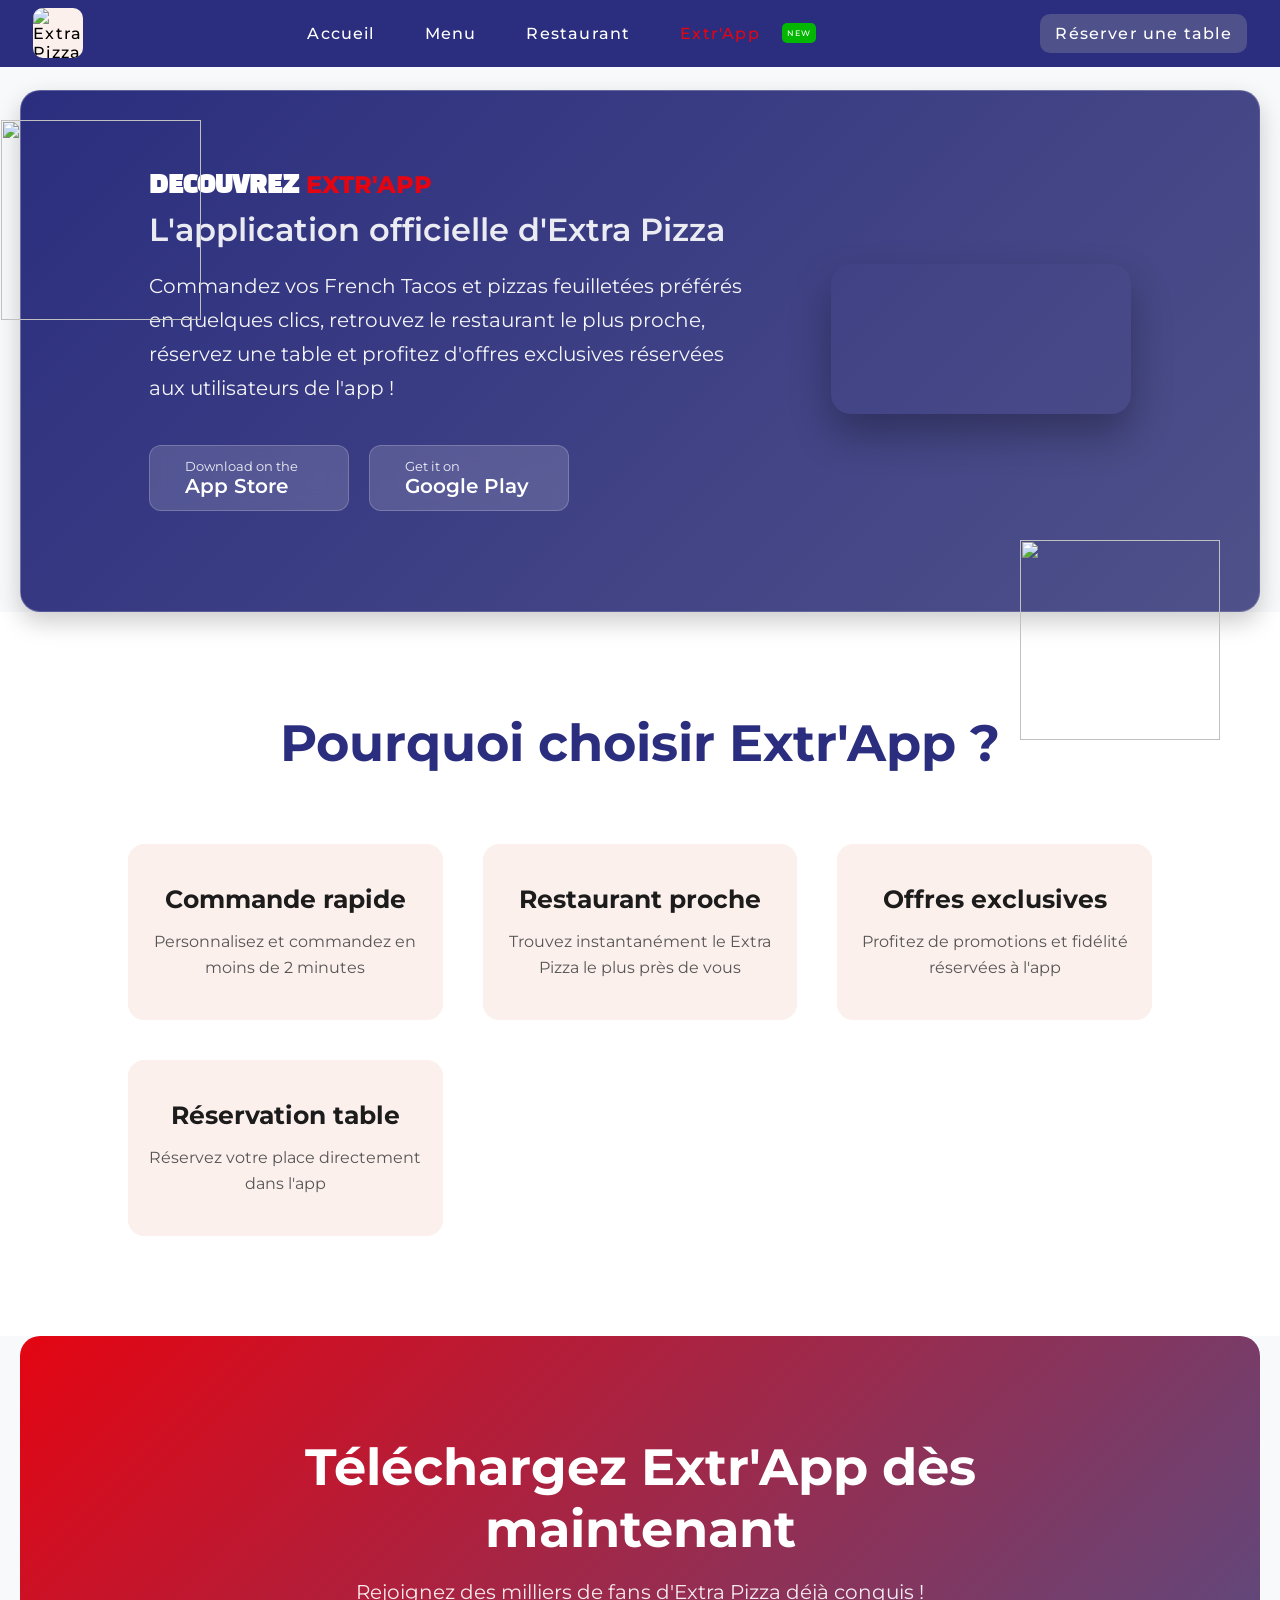
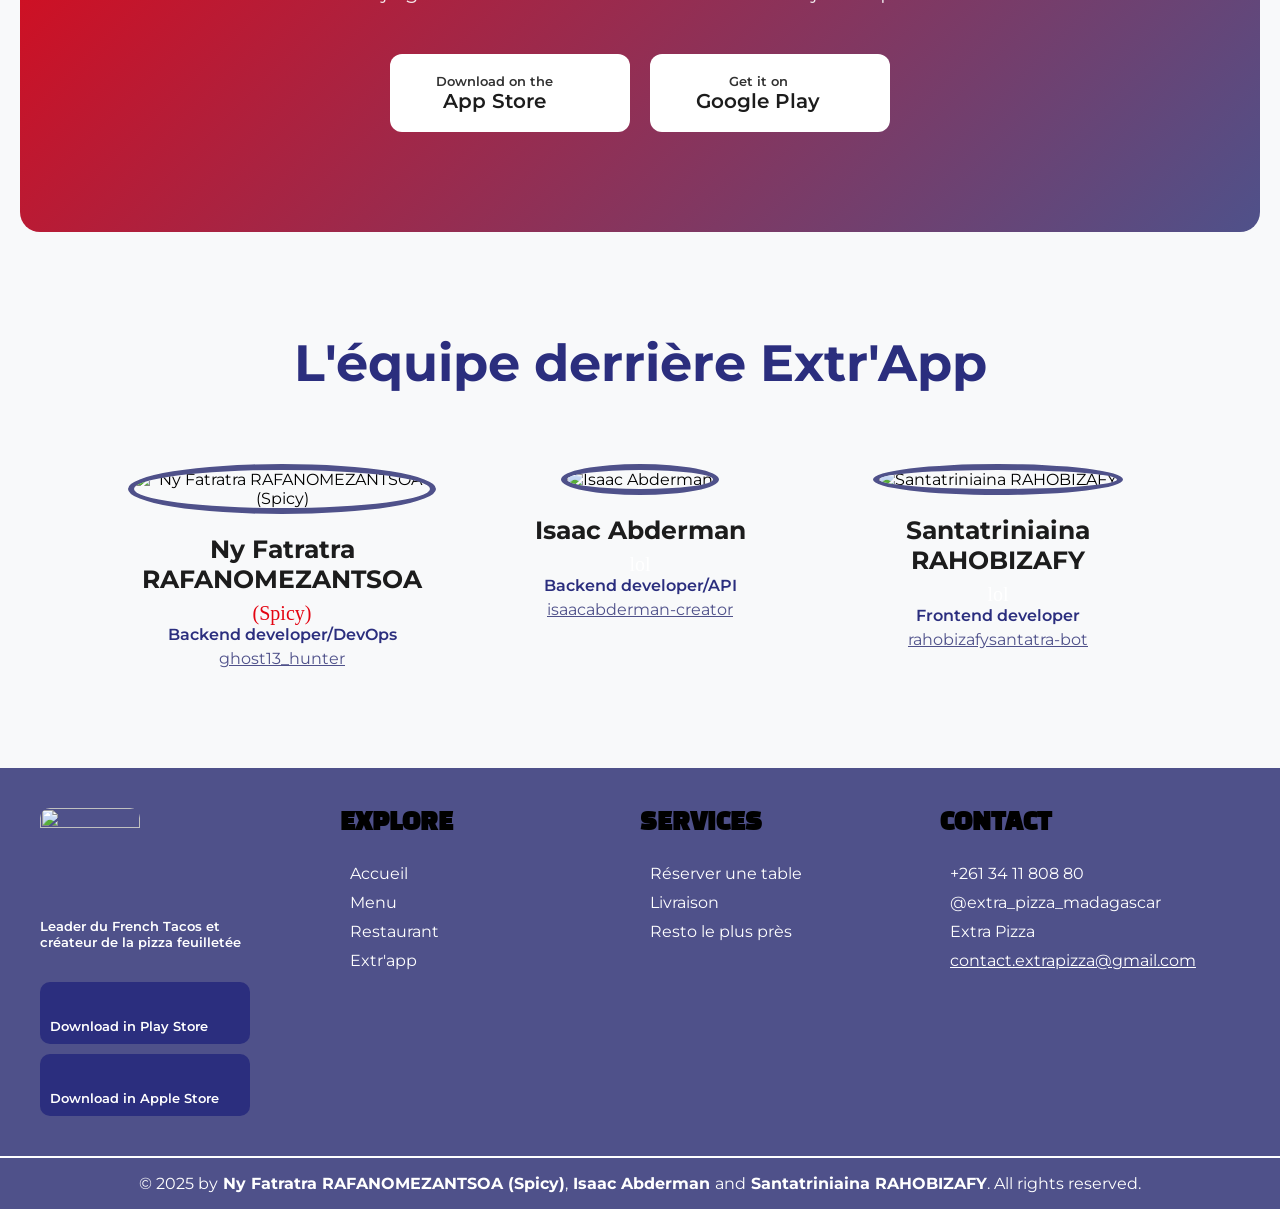
==== commit 6da434a9: "promis je corrige plus tard" ====
--- a/extrapp.html
+++ b/extrapp.html
@@ -141,7 +141,7 @@
                     <p class="nickname">(Spicy)</p>
                     <p class="role">Backend developer/DevOps</p>
                     <p class="github_link"><i class="fa-brands fa-github"></i><a href="https://github.com/fatratra-png">
-                            ghost_hunter</a></p>
+                            ghost13_hunter</a></p>
 
                 </div>
                 <div class="team-member">
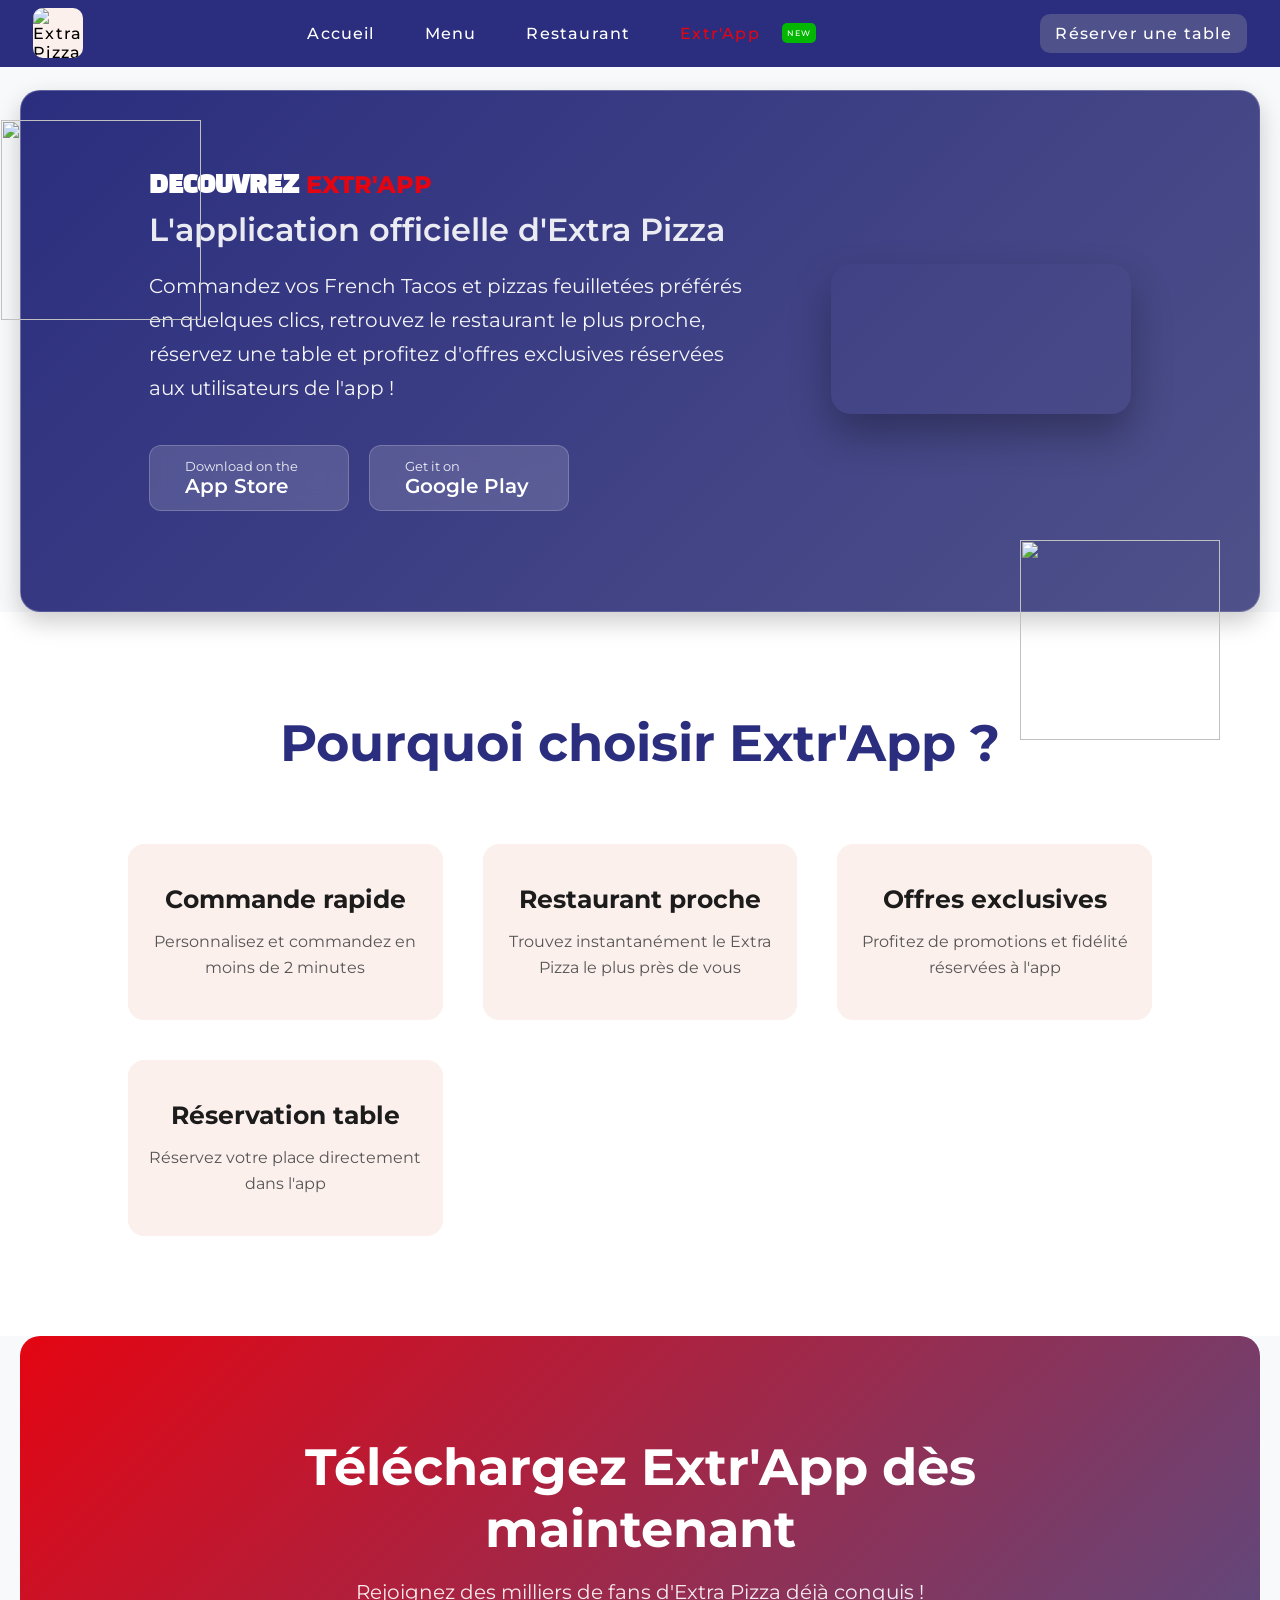
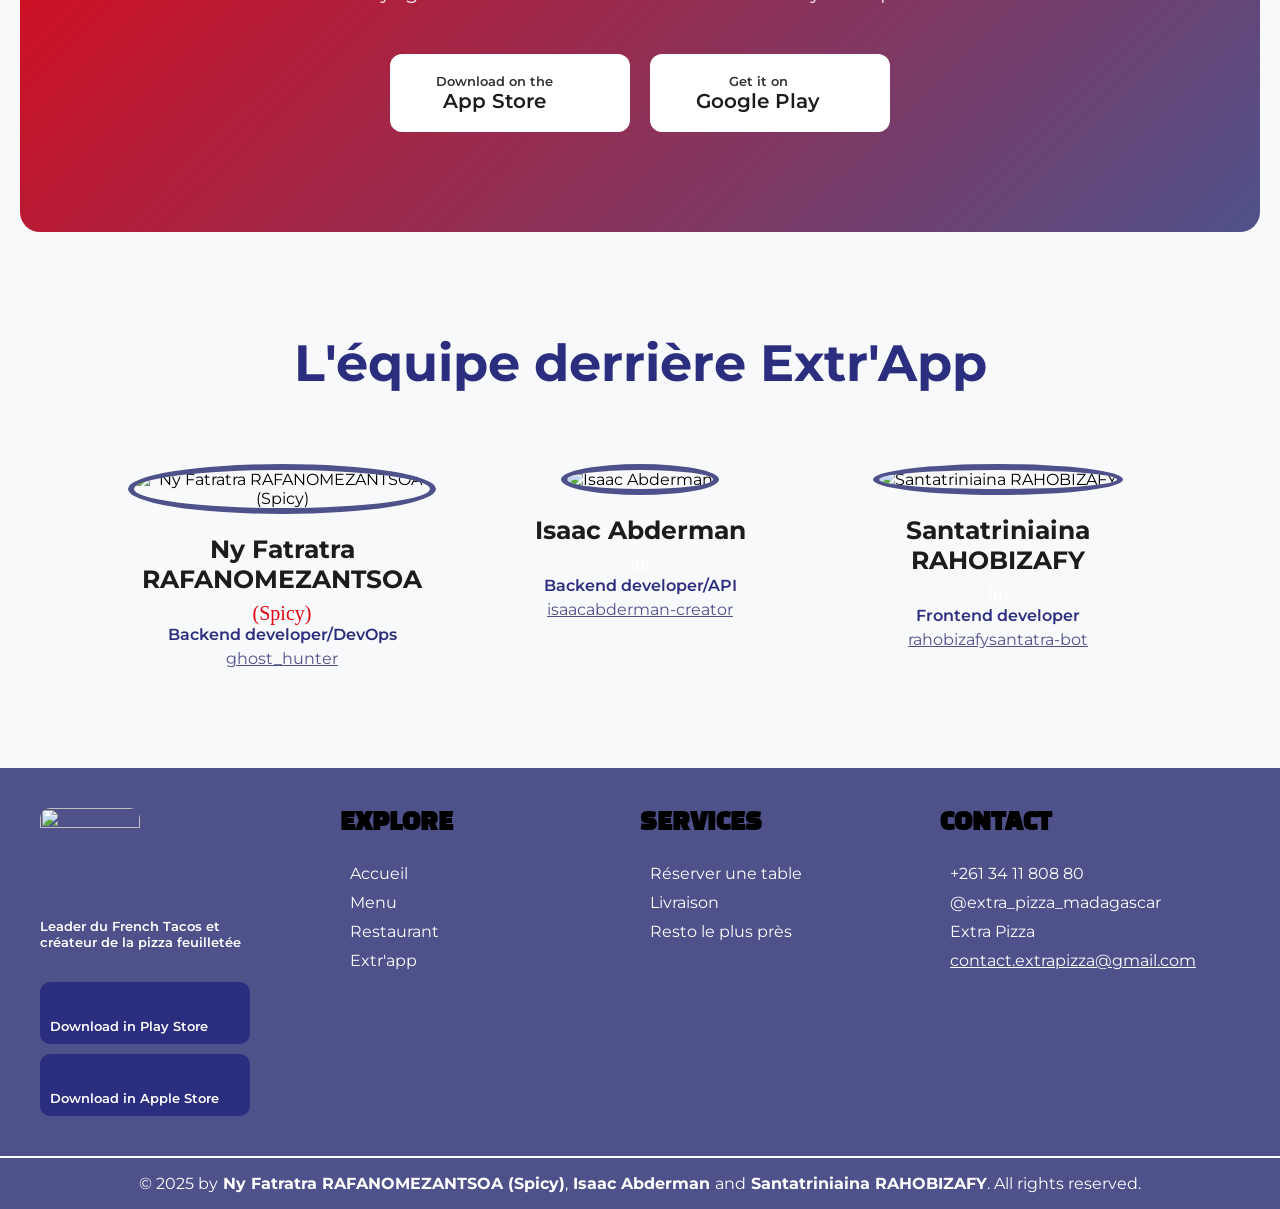
==== commit c6d0980a: "promis derniere modif" ====
--- a/extrapp.html
+++ b/extrapp.html
@@ -141,7 +141,7 @@
                     <p class="nickname">(Spicy)</p>
                     <p class="role">Backend developer/DevOps</p>
                     <p class="github_link"><i class="fa-brands fa-github"></i><a href="https://github.com/fatratra-png">
-                            ghost13_hunter</a></p>
+                            ghost_hunter</a></p>
 
                 </div>
                 <div class="team-member">
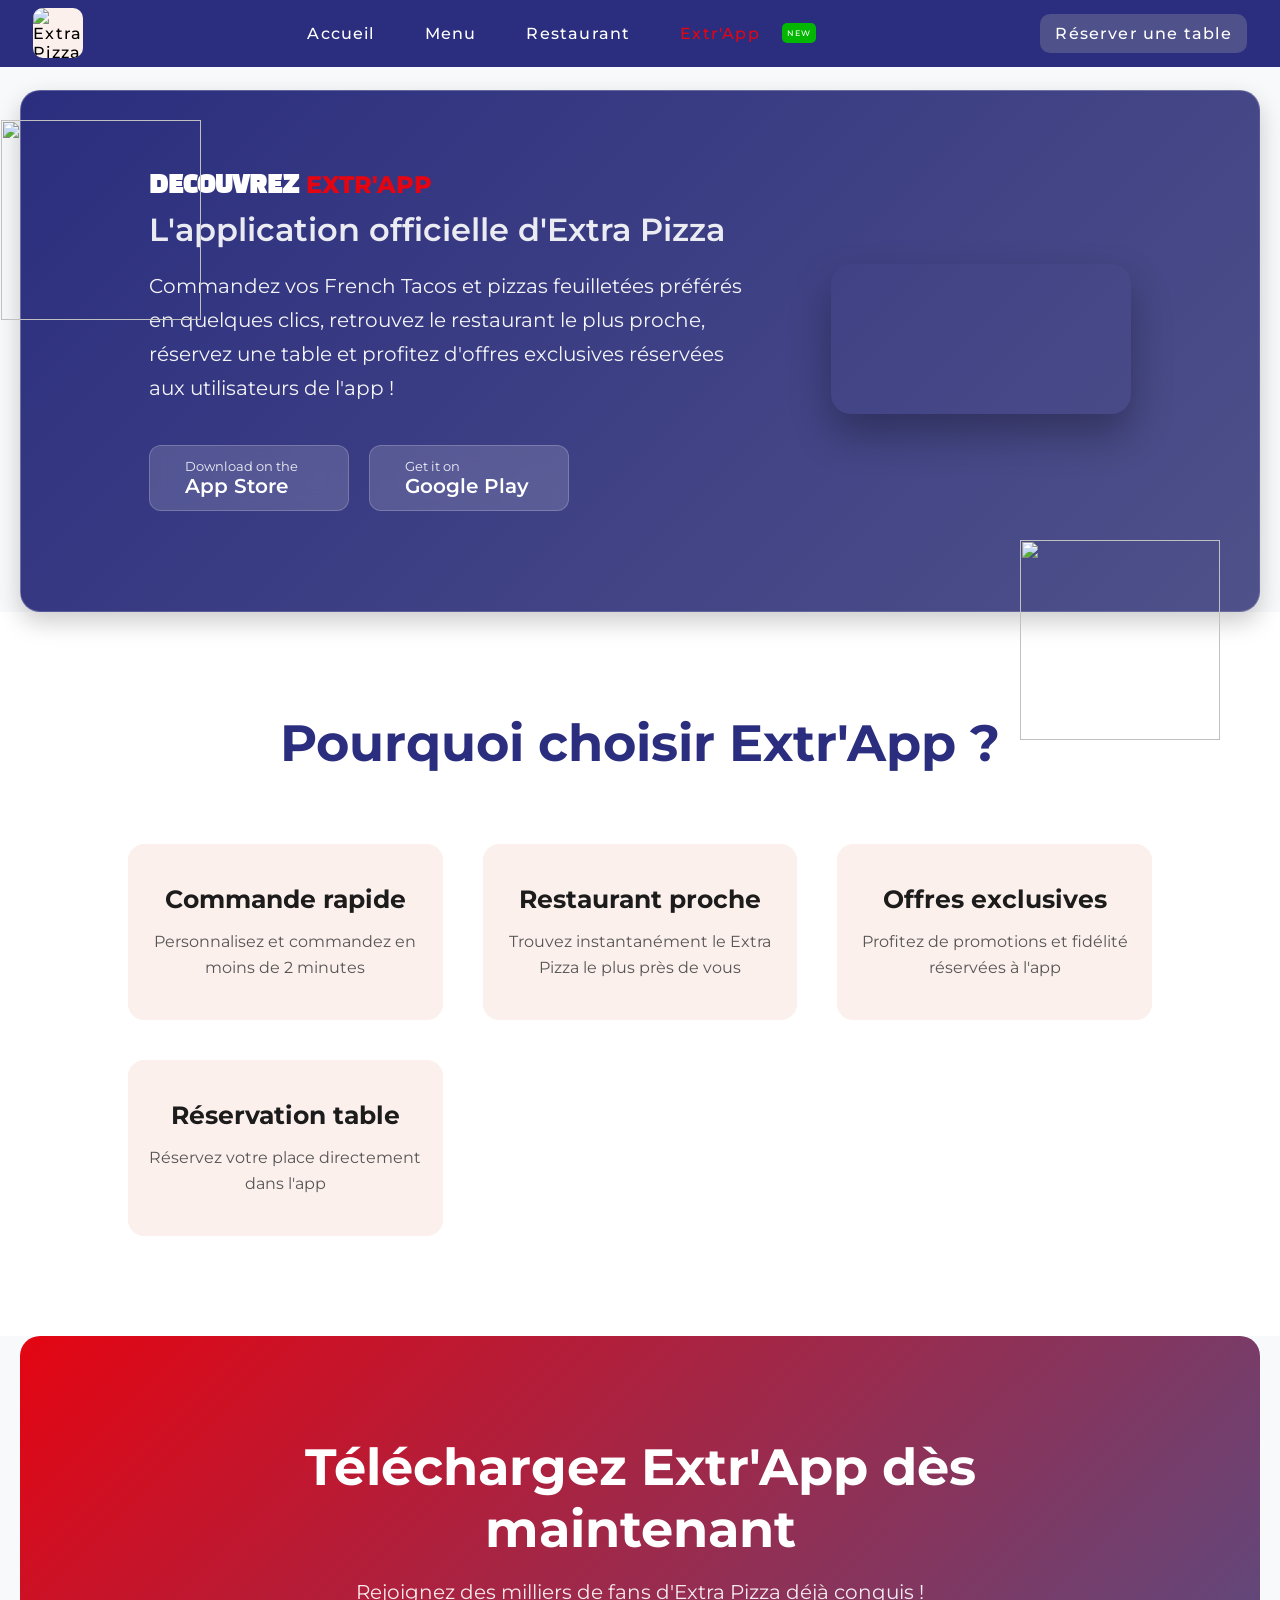
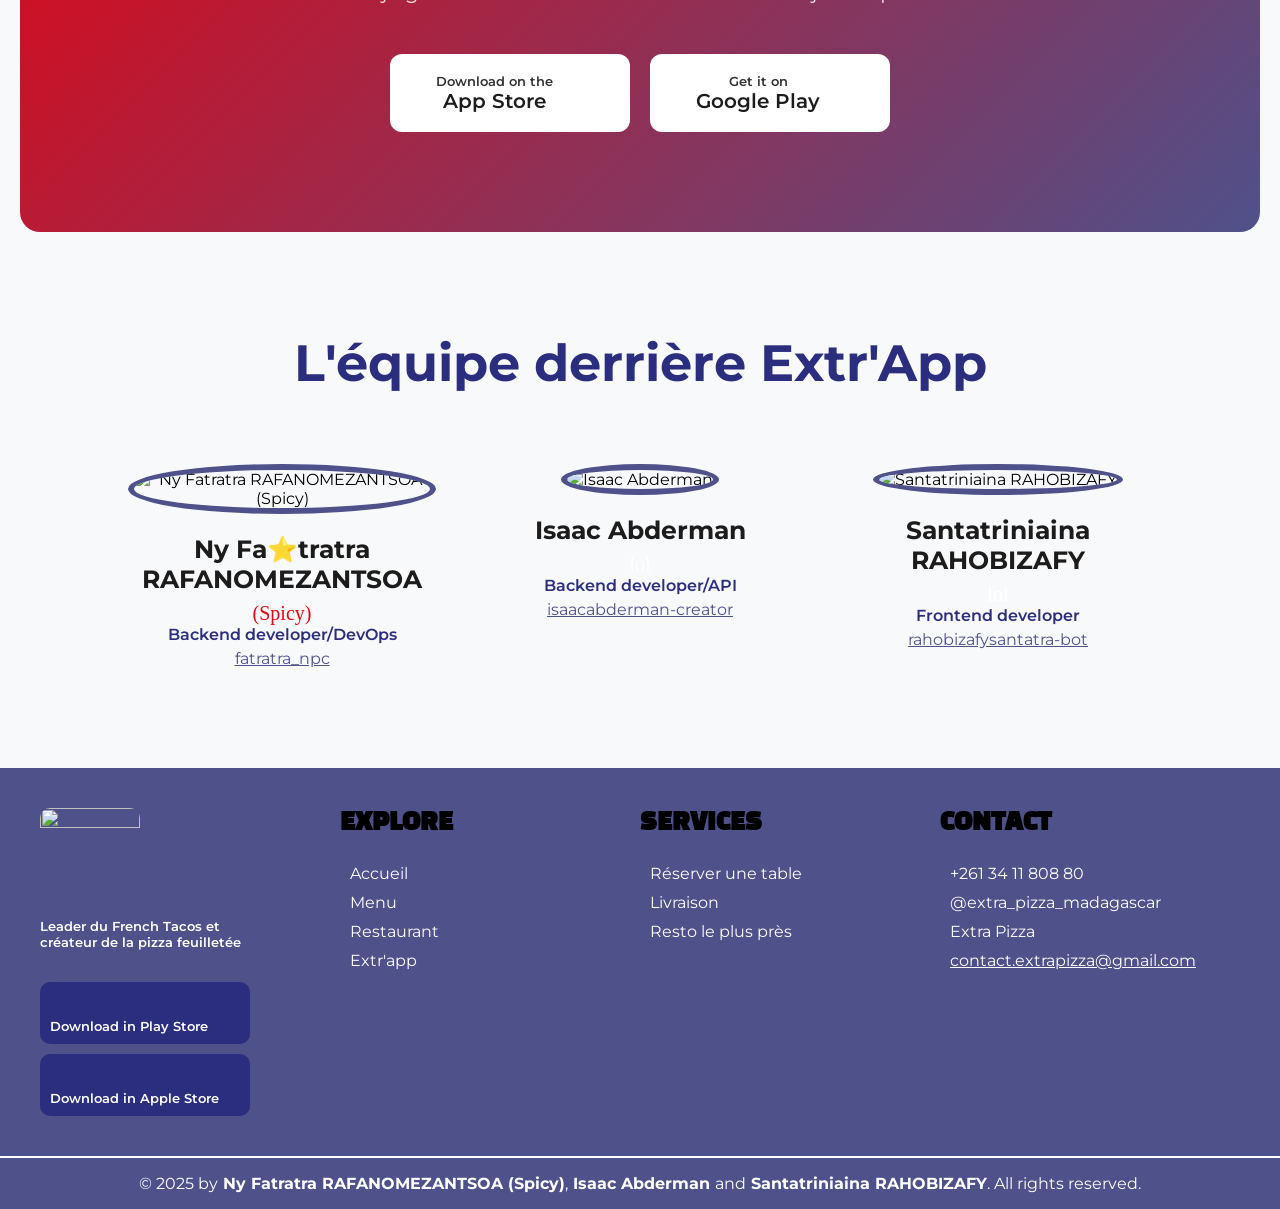
==== commit e2143484: "ca y est c fait j'y touche plus vous pouvez archiver le projet" ====
--- a/extrapp.html
+++ b/extrapp.html
@@ -137,11 +137,11 @@
                         <img src="images/blue_heart.png" class="floating_heart heart2">
                     </div>
                     <img src="images/fatratra.png" alt="Ny Fatratra RAFANOMEZANTSOA (Spicy)" />
-                    <h3>Ny Fatratra RAFANOMEZANTSOA</h3>
+                    <h3>Ny Fa⭐tratra RAFANOMEZANTSOA</h3>
                     <p class="nickname">(Spicy)</p>
                     <p class="role">Backend developer/DevOps</p>
                     <p class="github_link"><i class="fa-brands fa-github"></i><a href="https://github.com/fatratra-png">
-                            ghost_hunter</a></p>
+                            fatratra_npc</a></p>
 
                 </div>
                 <div class="team-member">
